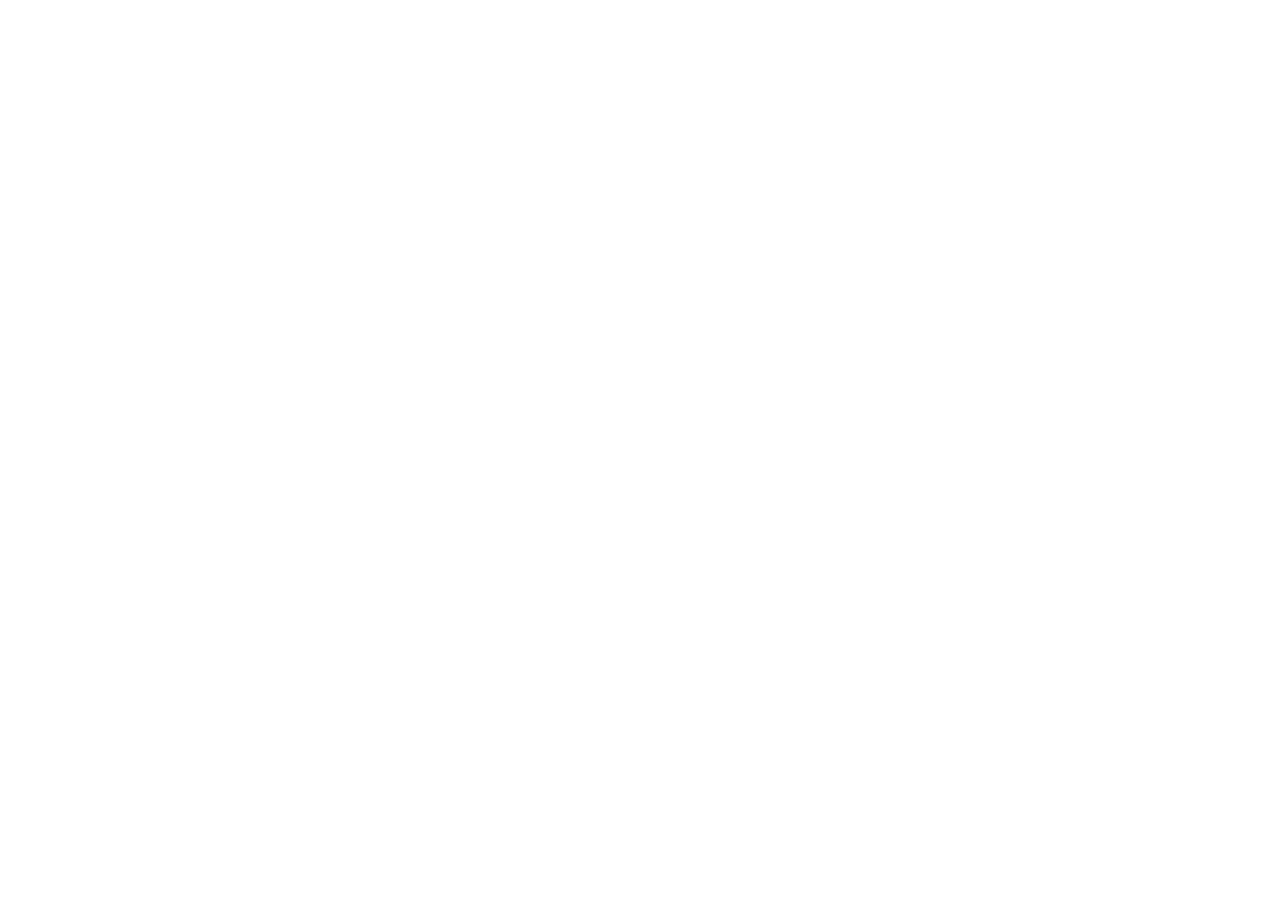
==== index.html @ 8d1f5ec7 "init:start landing page" ====
<!DOCTYPE html>
<html lang="en">
<head>
   <meta charset="UTF-8">
   <meta name="viewport" content="width=device-width, initial-scale=1.0">
   <link rel="stylesheet" href="style.css">
   <title>Document</title>
</head>
<body>
   
</body>
</html>
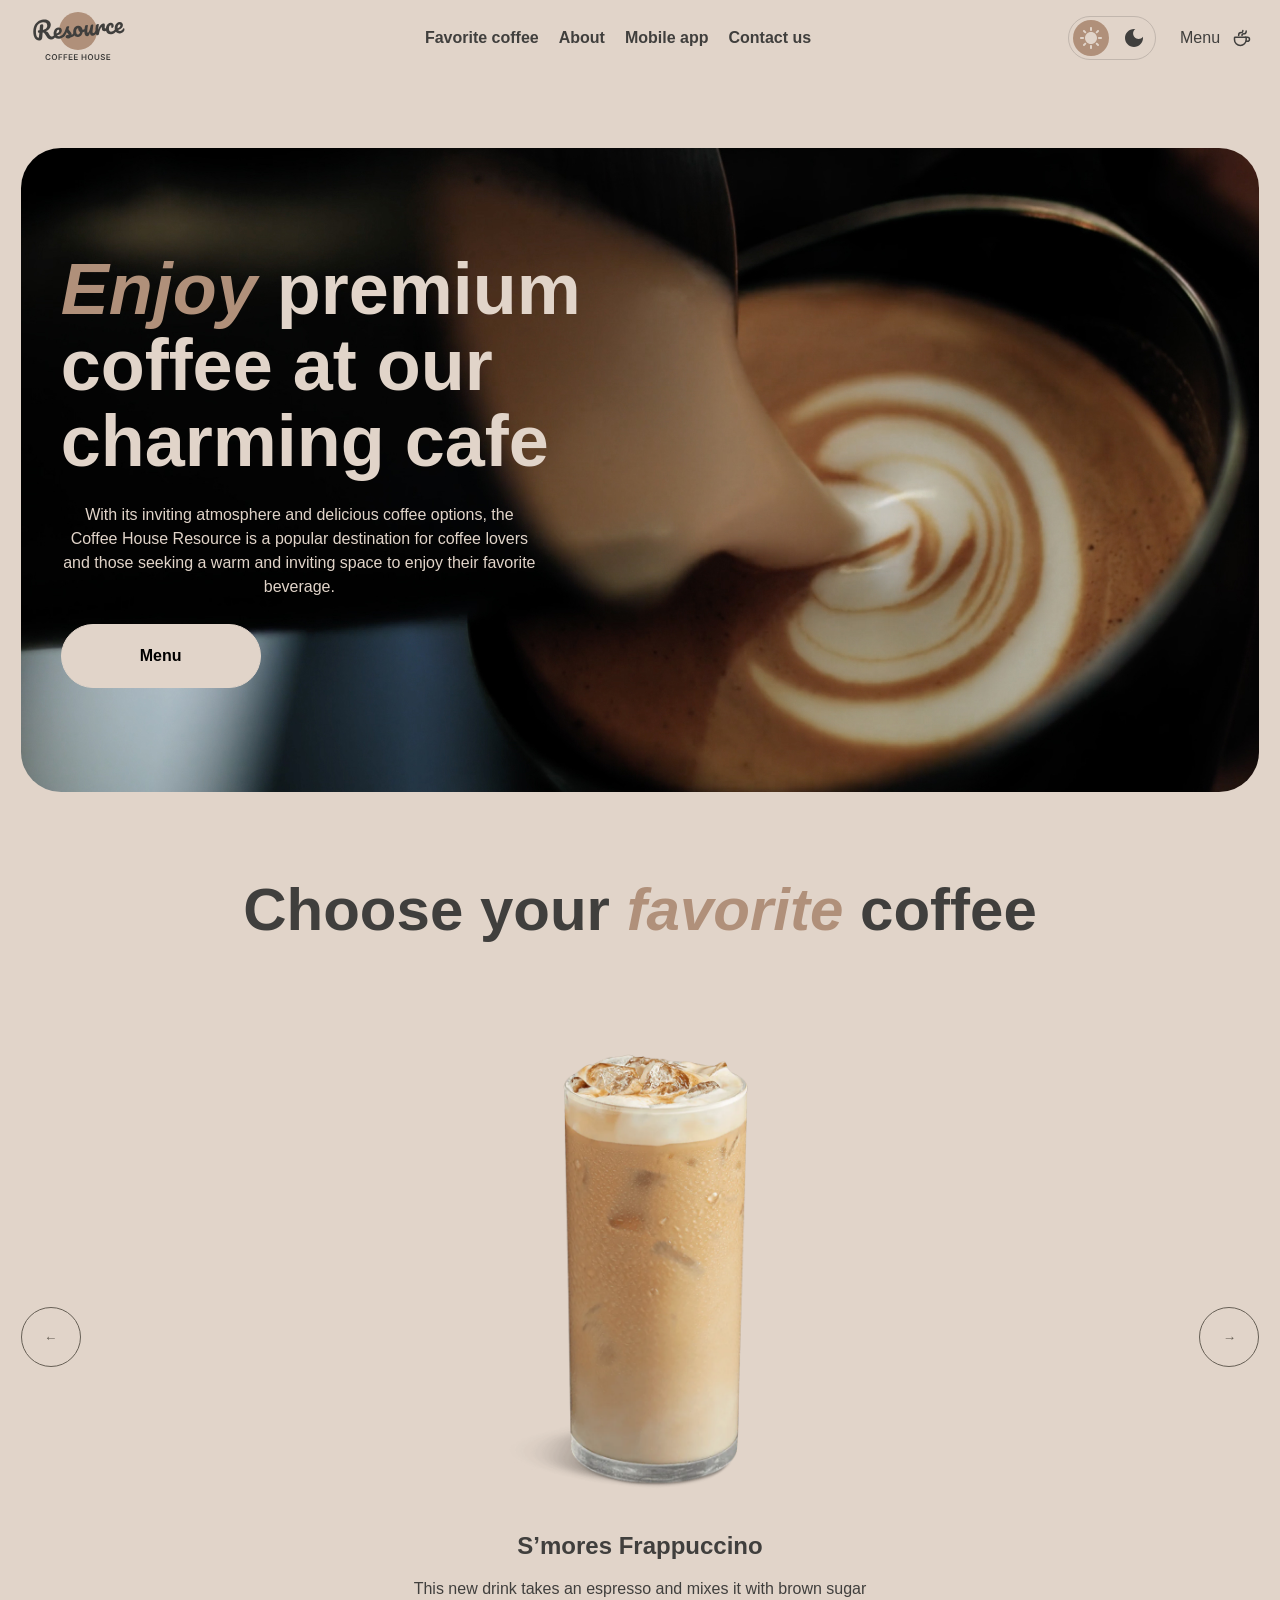
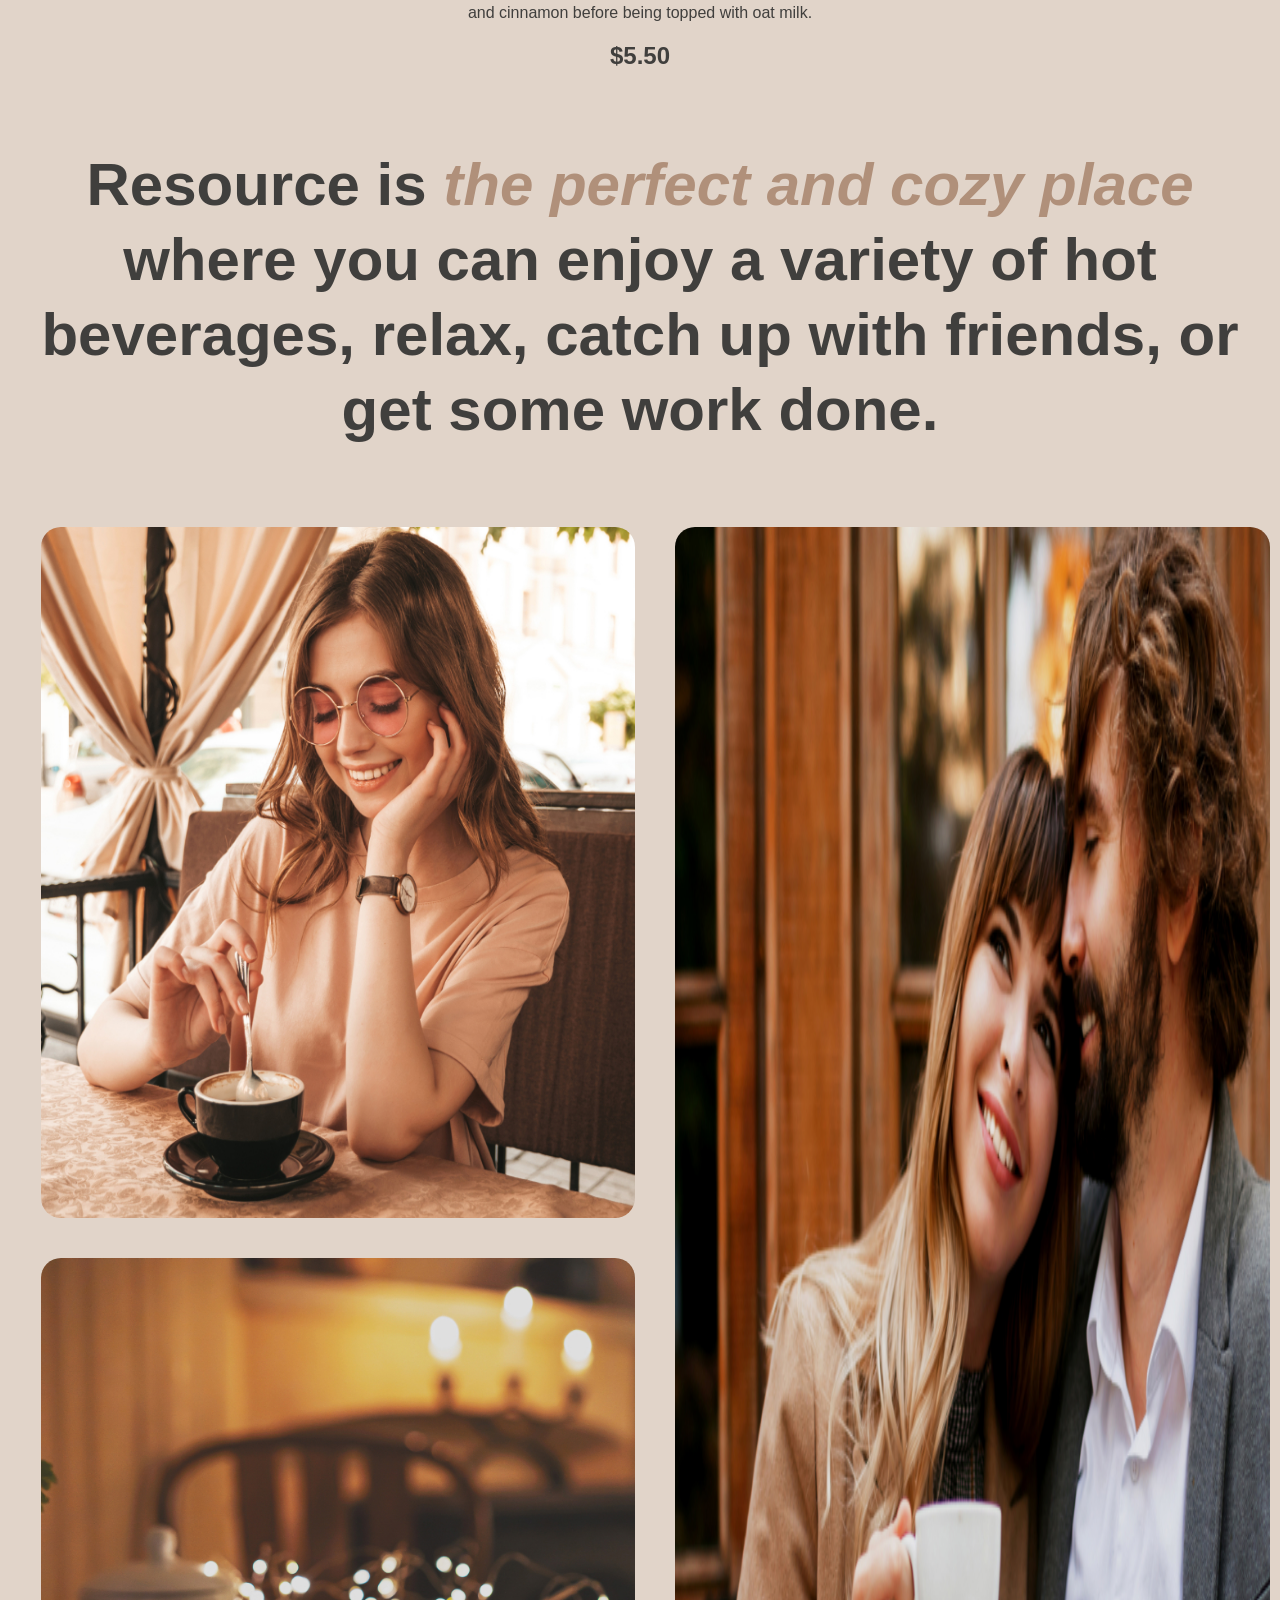
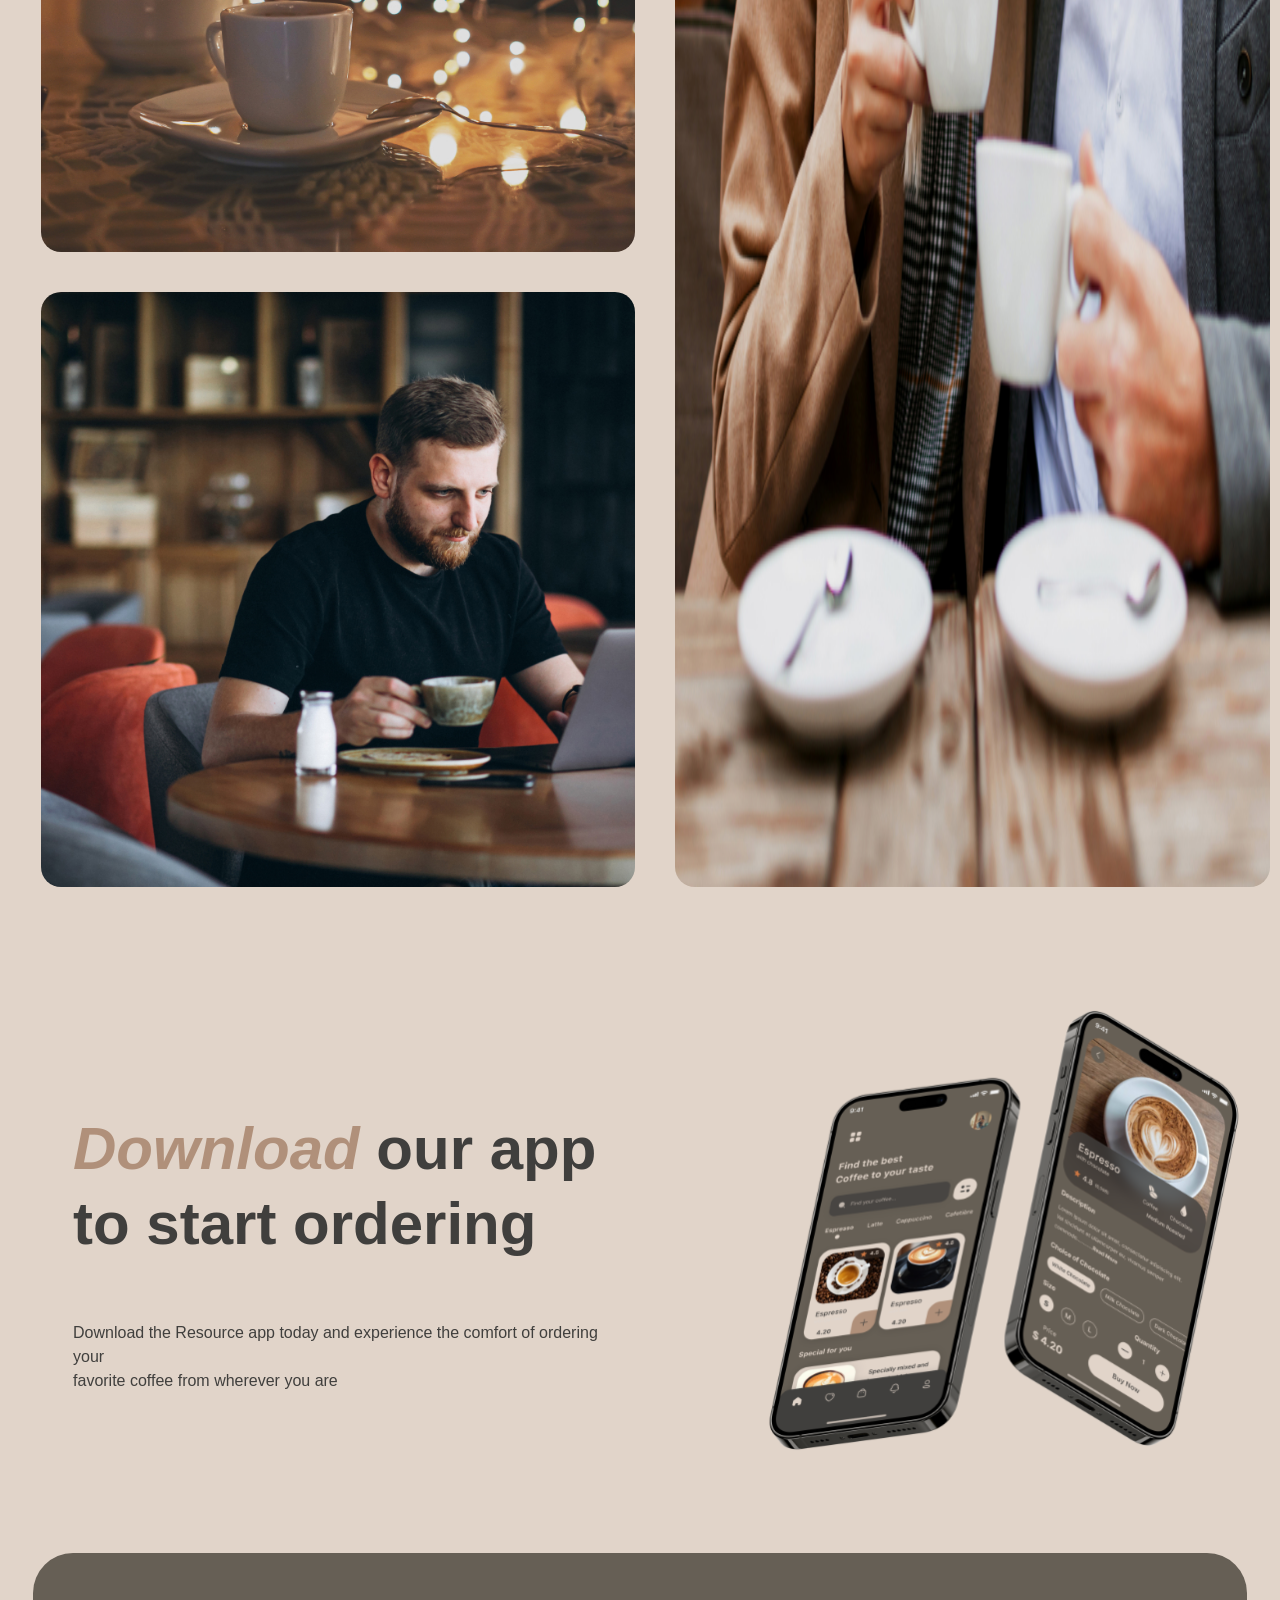
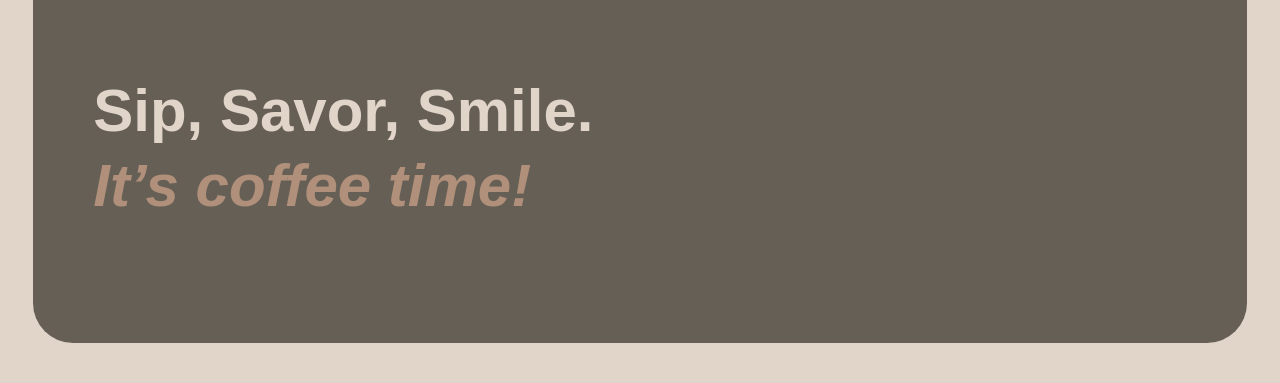
==== commit cfe9002d: "feat:start page" ====
--- a/index.html
+++ b/index.html
@@ -1,12 +1,91 @@
 <!DOCTYPE html>
-<html lang="en">
+<html lang="en" data-theme="light">
 <head>
    <meta charset="UTF-8">
    <meta name="viewport" content="width=device-width, initial-scale=1.0">
+   <link rel="icon" type="image/png" sizes="32x32" href="/favicon-32x32.png">
    <link rel="stylesheet" href="style.css">
-   <title>Document</title>
+   <title>COFFEE HOUSE</title>
 </head>
 <body>
-   
+   <header>
+      <div  class="logo-img">
+      <img src="./img/Logo.svg" alt="logo">
+      </div>
+      <nav>
+         <ul class="links">
+            <li><a href="#favorite-coffee">Favorite coffee</a></li>
+            <li><a href="#contact-us">About</a></li>
+            <li><a href="#mobile-app">Mobile app</a></li>
+            <li><a href="">Contact us</a></li>
+         </ul>
+      </nav>
+      <div class="actions">
+         <div class="switch-theme">
+            <button class="theme action-theme" id="light-theme">
+               <img alt="light-theme" src="./img/Sun.svg" width="22">
+            </button>
+            <button class="theme" id="dark-theme">
+                  <img alt="dark-theme" src="./img/Moon.svg" width="18">
+            </button>
+         </div>
+         <div class="menu">
+            <p>Menu</p>
+            <img src="./img/coffee-cup.svg" alt="coffee-cup">
+         </div>
+      </div>
+   </header>
+   <main>
+    <section id="hero">
+     <div class="text-hero">
+      <h1><span>Enjoy</span>&nbsp;premium coffee at our charming cafe</h1>
+      <p>With its inviting atmosphere and delicious coffee options, the Coffee House Resource is a popular destination for coffee lovers and those seeking a warm and inviting space to enjoy their favorite beverage.</p>
+      <a href="./catalog.html"><button>Menu</button></a>
+   </div>
+    </section>
+    <section id="favorite-coffee">
+      <h2>Choose your <span>favorite</span> coffee</h2>
+      <div class="slider">
+      <button class="arrow" id="left">←</button>      
+      <div id="slider">
+         <div class="slide">
+            <img src="./img/coffee-slider-1.svg" alt="coffee-slider-1">
+            <h3>S’mores Frappuccino</h3>
+            <p>This new drink takes an espresso and mixes it with brown sugar and cinnamon before being topped with oat milk.</p>
+            <h3>$5.50</h3>
+         </div>
+         <div class="slide">
+            <img src="./img/coffee-slider-2.svg" alt="coffee-slider-2">
+         </div>
+         <div class="slide">
+            <img src="./img/coffee-slider-3.svg" alt="coffee-slider-3">
+         </div>
+      </div>
+      <button class="arrow" id="right" >→</button>
+      </div>
+    </section>
+    <section id="contact-us">
+      <h2>Resource is <span>the perfect and cozy place</span> where you can enjoy a variety of hot beverages, relax, catch up with friends, or get some work done.</h2>
+      <div class="about">
+         <img class="about-img" src="./img/about-1.jpg" alt="about-1">
+         <img class="about-img" src="./img/about-2.jpg" alt="about-2">
+         <img class="about-img" src="./img/about-3.jpg" alt="about-3">
+         <img class="about-img" src="./img/about-4.jpg" alt="about-4">
+      </div>
+    </section>
+    <section id="mobile-app">
+      <div>
+         <h2><span>Download</span> our app<br> to start ordering</h2>
+         <p>Download the Resource app today and experience the comfort of ordering your<br>favorite coffee from wherever you are</p>
+         </div>
+       <img src="./img/mobile-screens.svg">  
+    </section>
+   </main>
+   <footer>
+         <div><h2>Sip, Savor, Smile.<br><span>It’s coffee time!</span></h2>
+         </div>
+         <div></div>
+   </footer>
+   <script src="./src/script.js"></script>
 </body>
 </html>
--- a/style.css
+++ b/style.css
@@ -0,0 +1,283 @@
+* {
+   box-sizing: border-box;
+}
+
+:root{
+   --primary-color: #403F3D;
+   --primary-color-inverse:#E1D4C9; 
+   --primary-color-accent:#B0907A;
+   --primary-bgc-color: #E1D4C9;
+   --primary-bgc-color-container:#665F55;
+   --primary-border:#C1B6AD;
+   --primary-border-inverse:#665F55;
+
+}
+
+body.dark-mode{
+   --primary-color:#E1D4C9;
+   --primary-color-inverse:#E1D4C9; 
+   --primary-color-accent:#B0907A;
+   --primary-bgc-color: #292826;
+   --primary-bgc-color-container:#403F3D;
+   --primary-border:#665F55;
+   --primary-border-inverse:#C1B6AD;
+}
+
+ h1{
+  font:600 72px/105% Inter,sans-serif;
+   color: var(--primary-color-inverse);
+   margin: 0;
+}
+
+h2{
+   color: var(--primary-color);
+   font:600 60px/125% Inter,sans-serif;
+   text-align: center;
+   margin: 60px auto;
+}
+
+h3{
+   color: var(--primary-color);
+   text-align: center;
+   font:600 24px/125% Inter,sans-serif; 
+   margin: 0;
+}
+
+
+p{
+   color: var(--primary-color);
+   text-align: center;
+   font:400 16px/150% Inter,sans-serif; 
+}
+
+span{
+    font-style: italic;
+   color: var( --primary-color-accent);
+}
+
+
+body{
+   background-color: var(--primary-bgc-color);
+}
+
+header{
+   margin: 0 auto;
+   padding: 20px;
+   height: 60px;
+   display: flex;
+   justify-content: space-between;
+   align-items: center;
+   color:var(--primary-color);
+}
+
+.logo-img img{
+   width: 100px;
+   background-color: inherit;;
+}
+
+.links{
+   display: flex; 
+   list-style-type: none;
+   font:600 16px/150% Inter, sans-serif;
+}
+
+.links li{
+   padding:2px 10px;
+   cursor: pointer;
+}
+
+.links li a{
+    all:unset;
+}
+
+.links li:hover{
+   border-bottom: 2px solid var(--primary-color);
+}
+
+.actions{
+   display: flex;
+   justify-content: space-between;
+   align-items: center;
+   width: 184px;
+}
+
+.switch-theme{
+   width:88px;
+   height: 44px;
+   display: flex;
+   justify-content: space-around;
+   align-items: center;
+   border: 1px solid var(--primary-border);
+   border-radius: 100px;
+   cursor: pointer;
+}
+
+.switch-theme:hover .theme:last-child{
+   background-color: var(--primary-border-inverse);
+}
+
+
+.theme{
+   all:unset;
+   width:36px;
+   height: 36px;
+   border-radius: 50%;
+   display: flex;
+   justify-content: center;
+}
+
+.action-theme{
+   background-color: var(--primary-color-accent);
+}
+.menu{
+   width: 72px;
+   font:600 16px/150% Inter, sans-serif; 
+   display: flex;
+   align-items: center;
+   justify-content: space-between;
+}
+
+.menu img{
+   width: 20px;
+}
+
+main{
+ width: 98%;
+ margin: 0 auto;
+ padding: 20pz;
+}
+
+
+ main section{
+      margin: 80px auto;
+ }
+
+#hero{
+   height: 644px;
+   background-image: url(./img/img-hero.jpg);
+   border-radius: 40px;
+   display: flex;
+   align-items: center;
+}
+
+.text-hero{
+   width: 45%;
+   height: 80%;
+   padding: 40px;
+   display: flex;
+   flex-direction: column;
+   align-items: start;
+   justify-content: space-between;
+}
+
+.text-hero p{
+   color: var(--primary-color-inverse);
+}
+
+.text-hero button{
+   width: 200px;
+   height: 64px;
+   color:--primary-color;
+   background-color:#E1D4C9;
+   border-radius: 100px;
+   border: 1px solid #E1D4C9;
+   text-align:center;
+   font:600 16px/150% Inter,sans-serif;
+   cursor: pointer;
+}
+.text-hero a{
+   all:unset;
+}
+
+
+#slider{
+   width: 480px;
+   height: 660px;
+   overflow: hidden;
+}
+.slider{
+   display: flex;
+   justify-content: space-between;
+   align-items: center;
+}
+
+.slide img{
+   height: 480px;
+   margin: 20px;
+}
+
+
+.slider .arrow{
+   width: 60px;
+   height: 60px;
+   color: var(--primary-border-inverse);
+   border-radius: 50%;
+   border:1px solid #665F55;
+   background-color: inherit;
+}
+
+
+.about{
+   width: 100%;
+   height:2000px;
+   margin: 0 auto;
+   display:flex;
+   flex-direction: column;
+   align-items: center;
+   flex-wrap: wrap;
+}
+
+.about-img:first-child{
+   flex-grow: 2;
+}
+
+.about-img:last-child{
+   flex-grow: 2;
+}
+
+.about-img{
+   border-radius: 20px;
+   width: 48%;
+   margin: 20px;
+}
+
+#mobile-app{
+   width: 98%;
+   margin: 80px auto;
+   display: flex;
+   align-items: center;
+   justify-content: space-between;
+}
+
+#mobile-app img{
+   width: 40%;
+}
+#mobile-app div{
+   width: 45%;
+   margin: 40px;
+}
+
+#mobile-app h2{
+   text-align: left;
+}
+
+#mobile-app p{
+   text-align: left;
+}
+
+
+footer{
+   width: 96%;
+   margin: 40px auto;
+   padding: 60px;
+   background-color: var(--primary-bgc-color-container);
+   border-radius: 40px;
+   color: var(--primary-color-inverse);
+   display: flex;
+   align-items: center;
+}
+
+footer h2{
+   color: var(--primary-color-inverse);
+   text-align: left;
+}
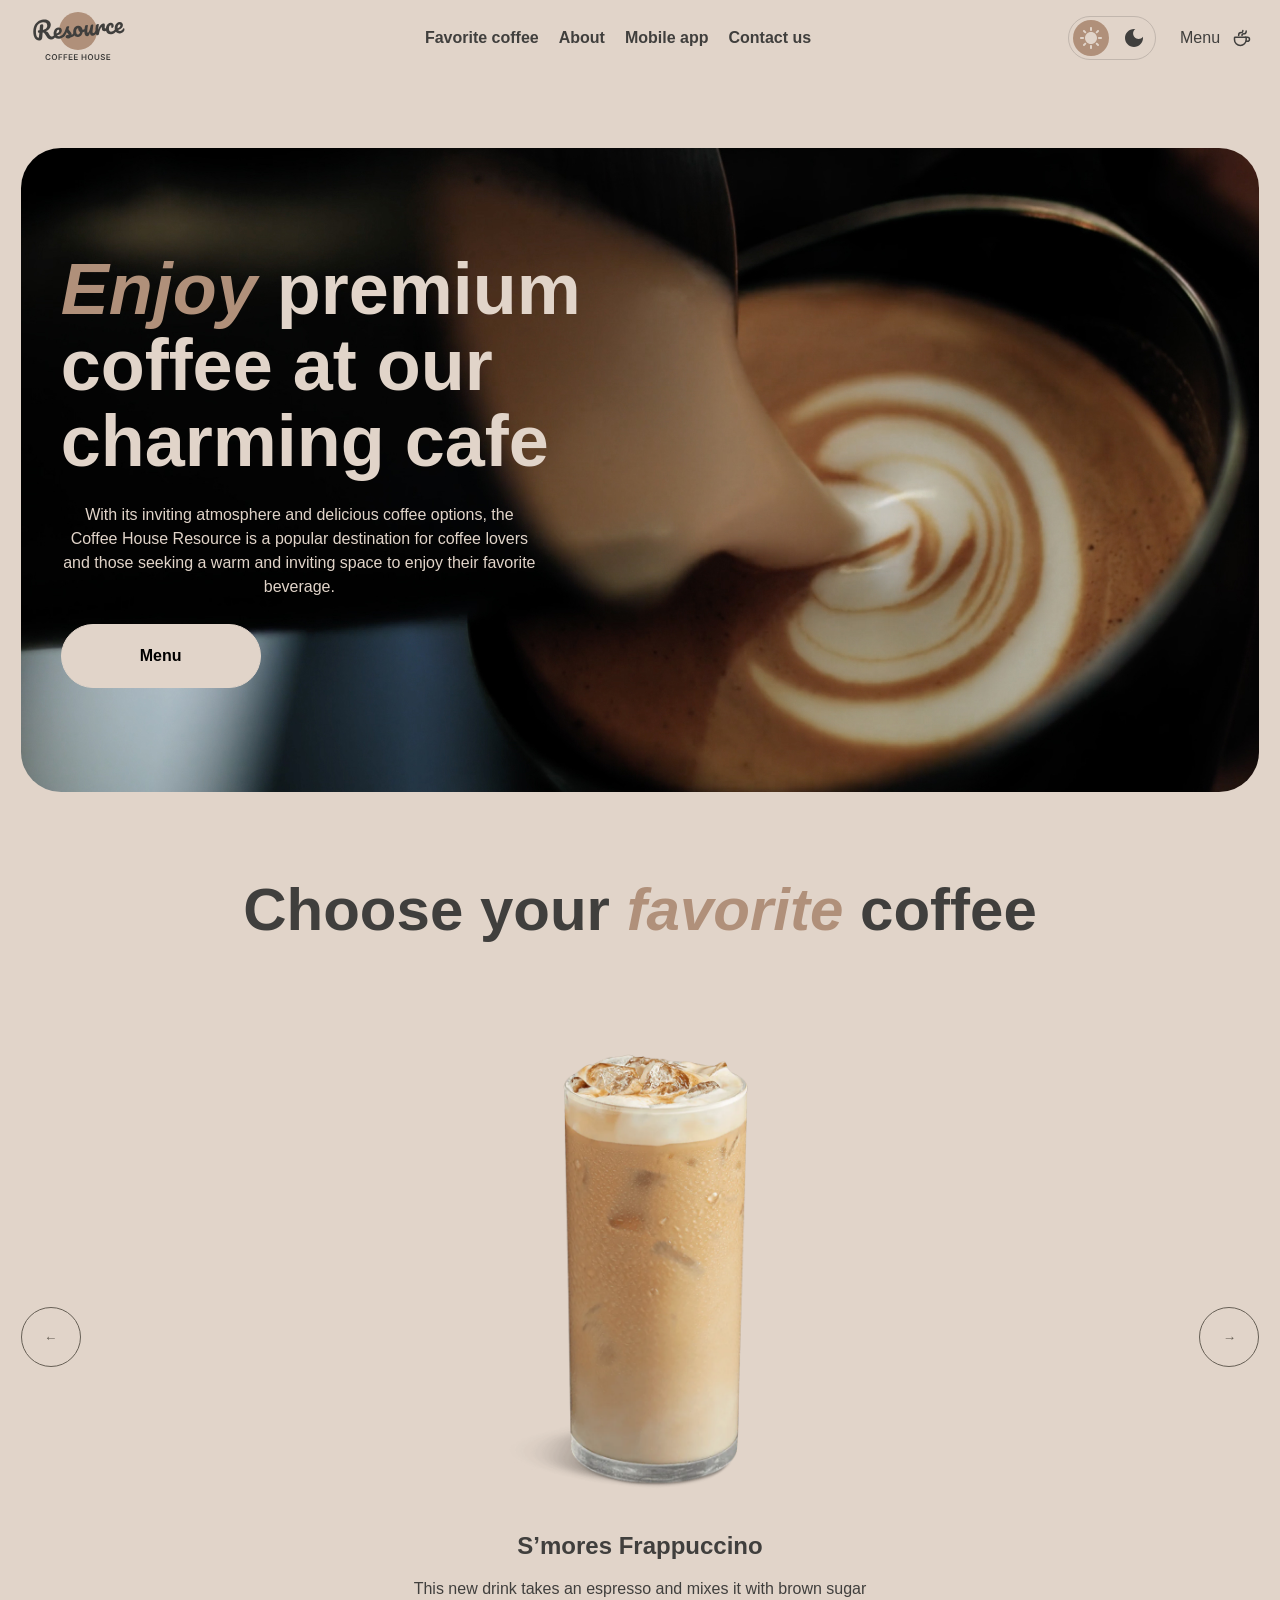
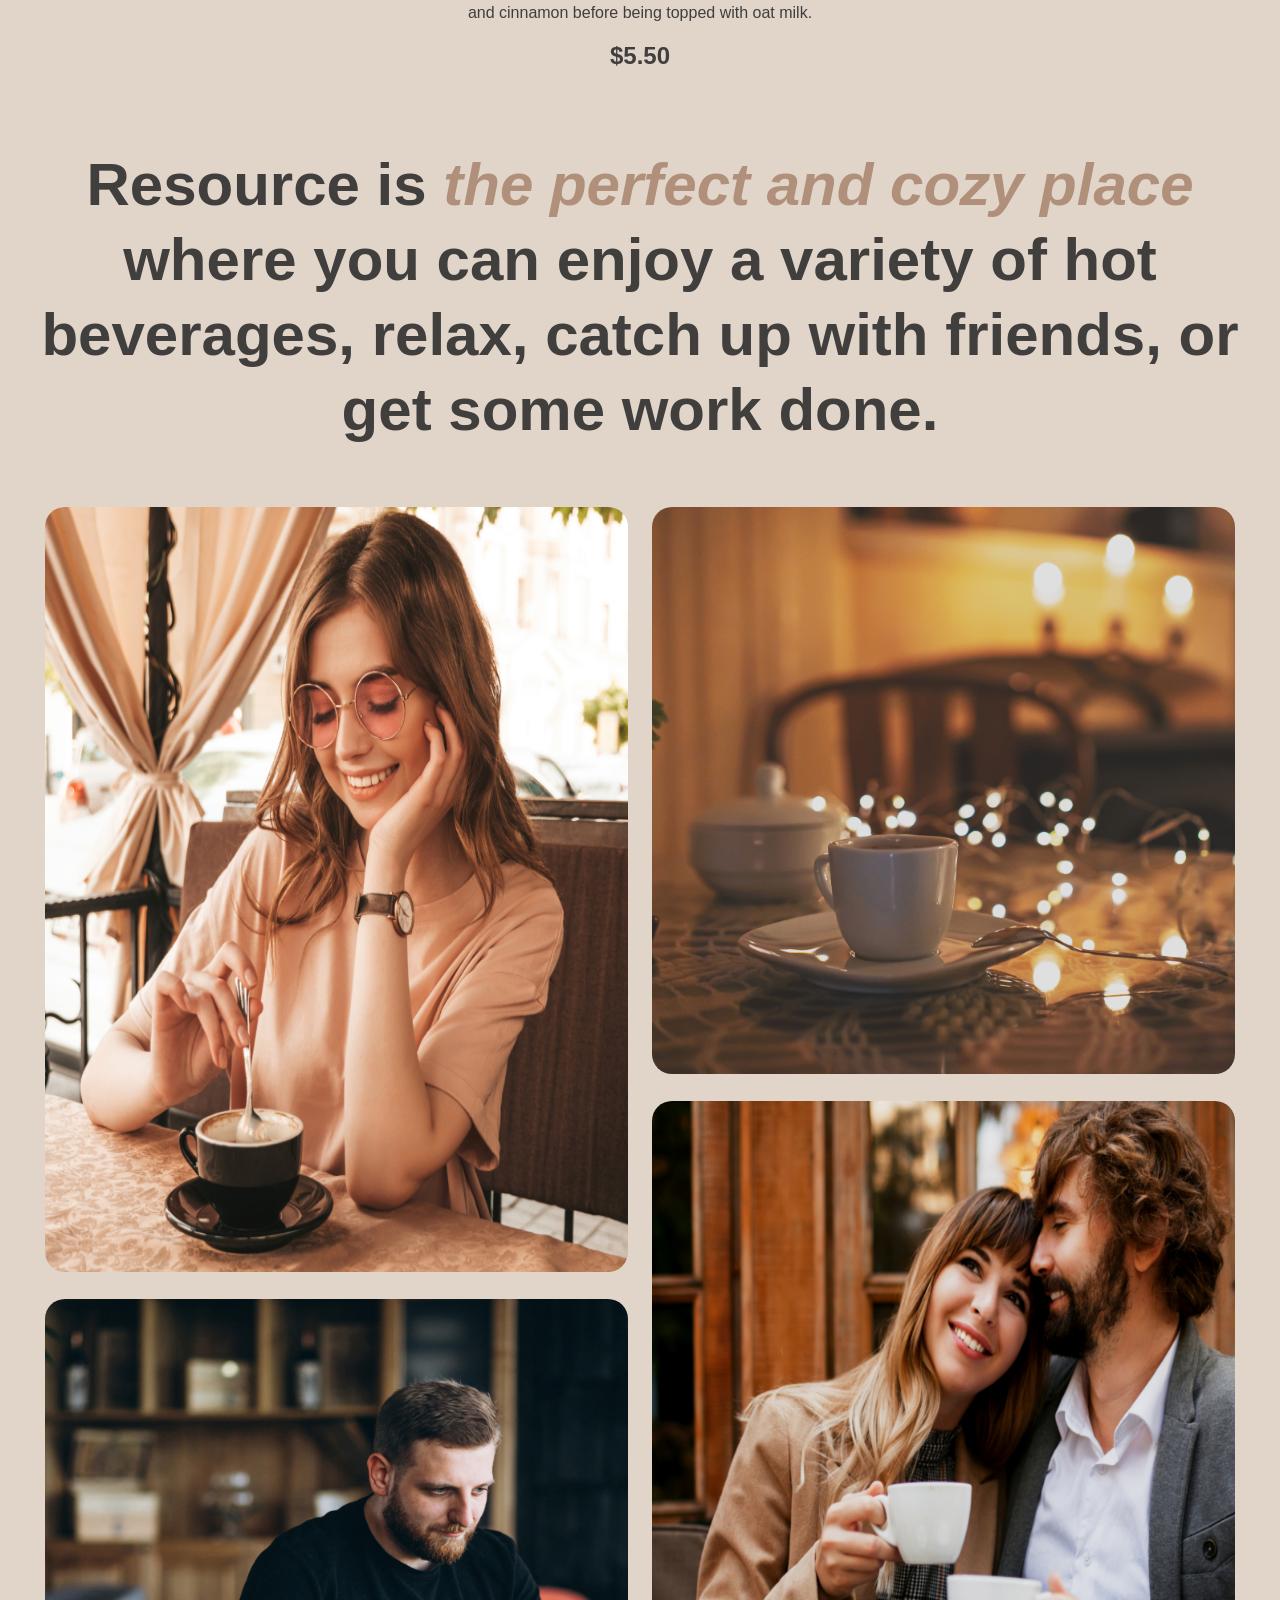
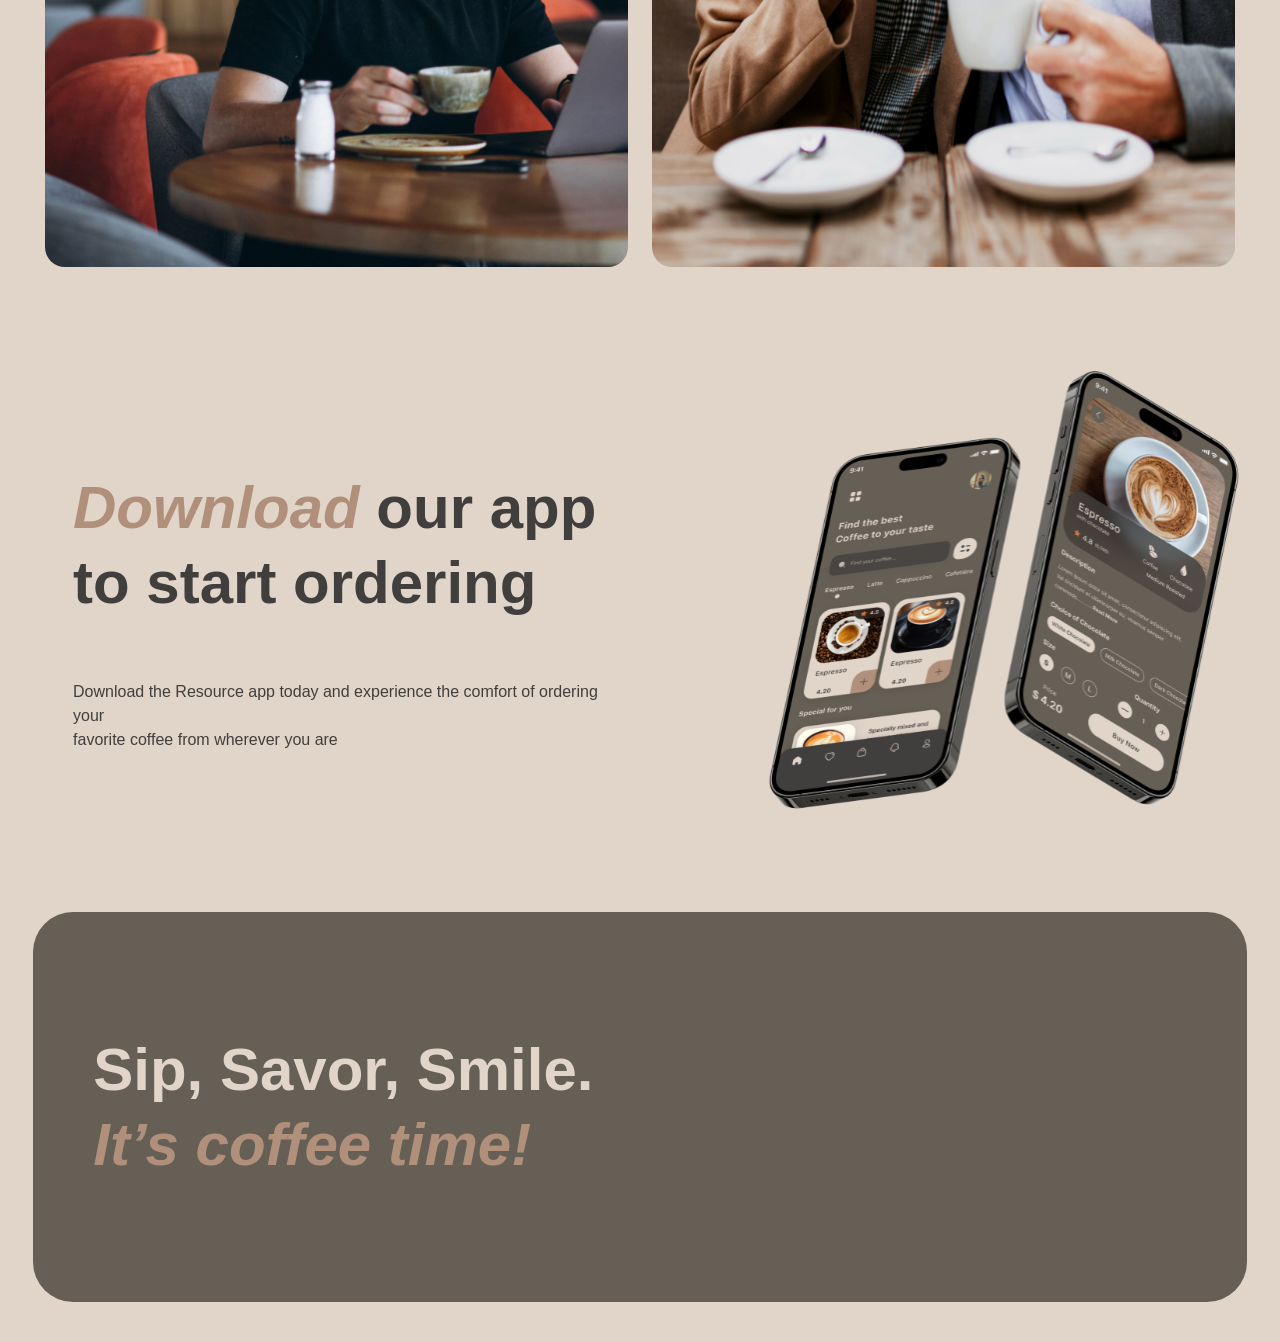
==== commit 2f3d59ff: "fix:section about" ====
--- a/index.html
+++ b/index.html
@@ -67,10 +67,10 @@
     <section id="contact-us">
       <h2>Resource is <span>the perfect and cozy place</span> where you can enjoy a variety of hot beverages, relax, catch up with friends, or get some work done.</h2>
       <div class="about">
-         <img class="about-img" src="./img/about-1.jpg" alt="about-1">
-         <img class="about-img" src="./img/about-2.jpg" alt="about-2">
-         <img class="about-img" src="./img/about-3.jpg" alt="about-3">
-         <img class="about-img" src="./img/about-4.jpg" alt="about-4">
+         <img class="about-img item1" src="./img/about-1.jpg" alt="about-1">
+         <img class="about-img item2" src="./img/about-2.jpg" alt="about-2">
+         <img class="about-img item3" src="./img/about-3.jpg" alt="about-3">
+         <img class="about-img item4" src="./img/about-4.jpg" alt="about-4">
       </div>
     </section>
     <section id="mobile-app">
--- a/style.css
+++ b/style.css
@@ -218,27 +218,48 @@
 
 
 .about{
-   width: 100%;
-   height:2000px;
-   margin: 0 auto;
-   display:flex;
-   flex-direction: column;
-   align-items: center;
-   flex-wrap: wrap;
-}
-
-.about-img:first-child{
-   flex-grow: 2;
-}
-
-.about-img:last-child{
-   flex-grow: 2;
+   width: 96%;
+   margin: 2%;
+   height: fit-content;
+   display: grid;
+   grid-template-columns: repeat(2, 1fr);
+   grid-template-rows: repeat(7, 1fr);
+   gap: 2%;
+    grid-template-areas:
+    "a b"
+    "a b"
+    "a b"
+    "a d"
+    "c d"
+    "c d"
+    "c d";
+}
+
+
+
+.item1 {
+  grid-area: a;
+}
+
+.item2 {
+  grid-area: b;
+}
+
+.item3 {
+  grid-area: c;
+}
+
+.item4 {
+  grid-area: d;
 }
 
 .about-img{
    border-radius: 20px;
-   width: 48%;
+   width: 100%;
+   height: 100%;
+   /* width: 48%;
    margin: 20px;
+} */
 }
 
 #mobile-app{
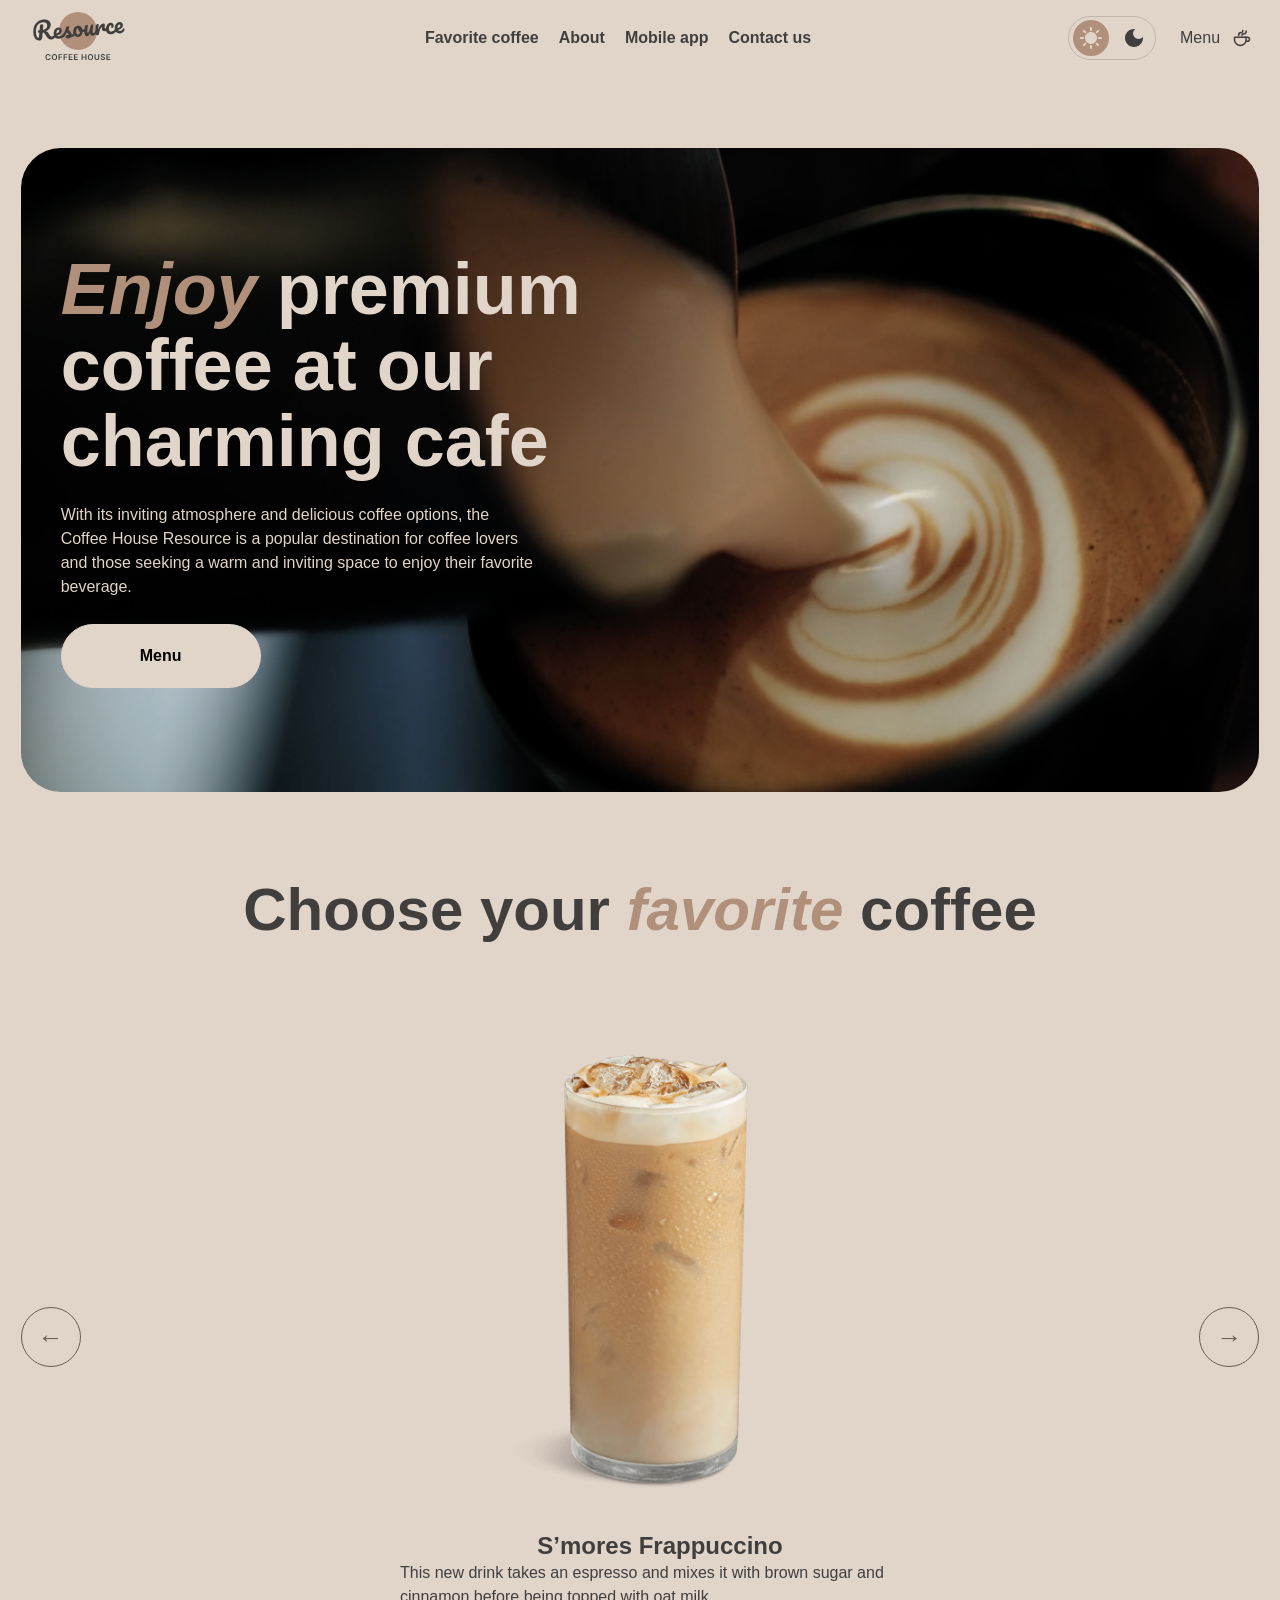
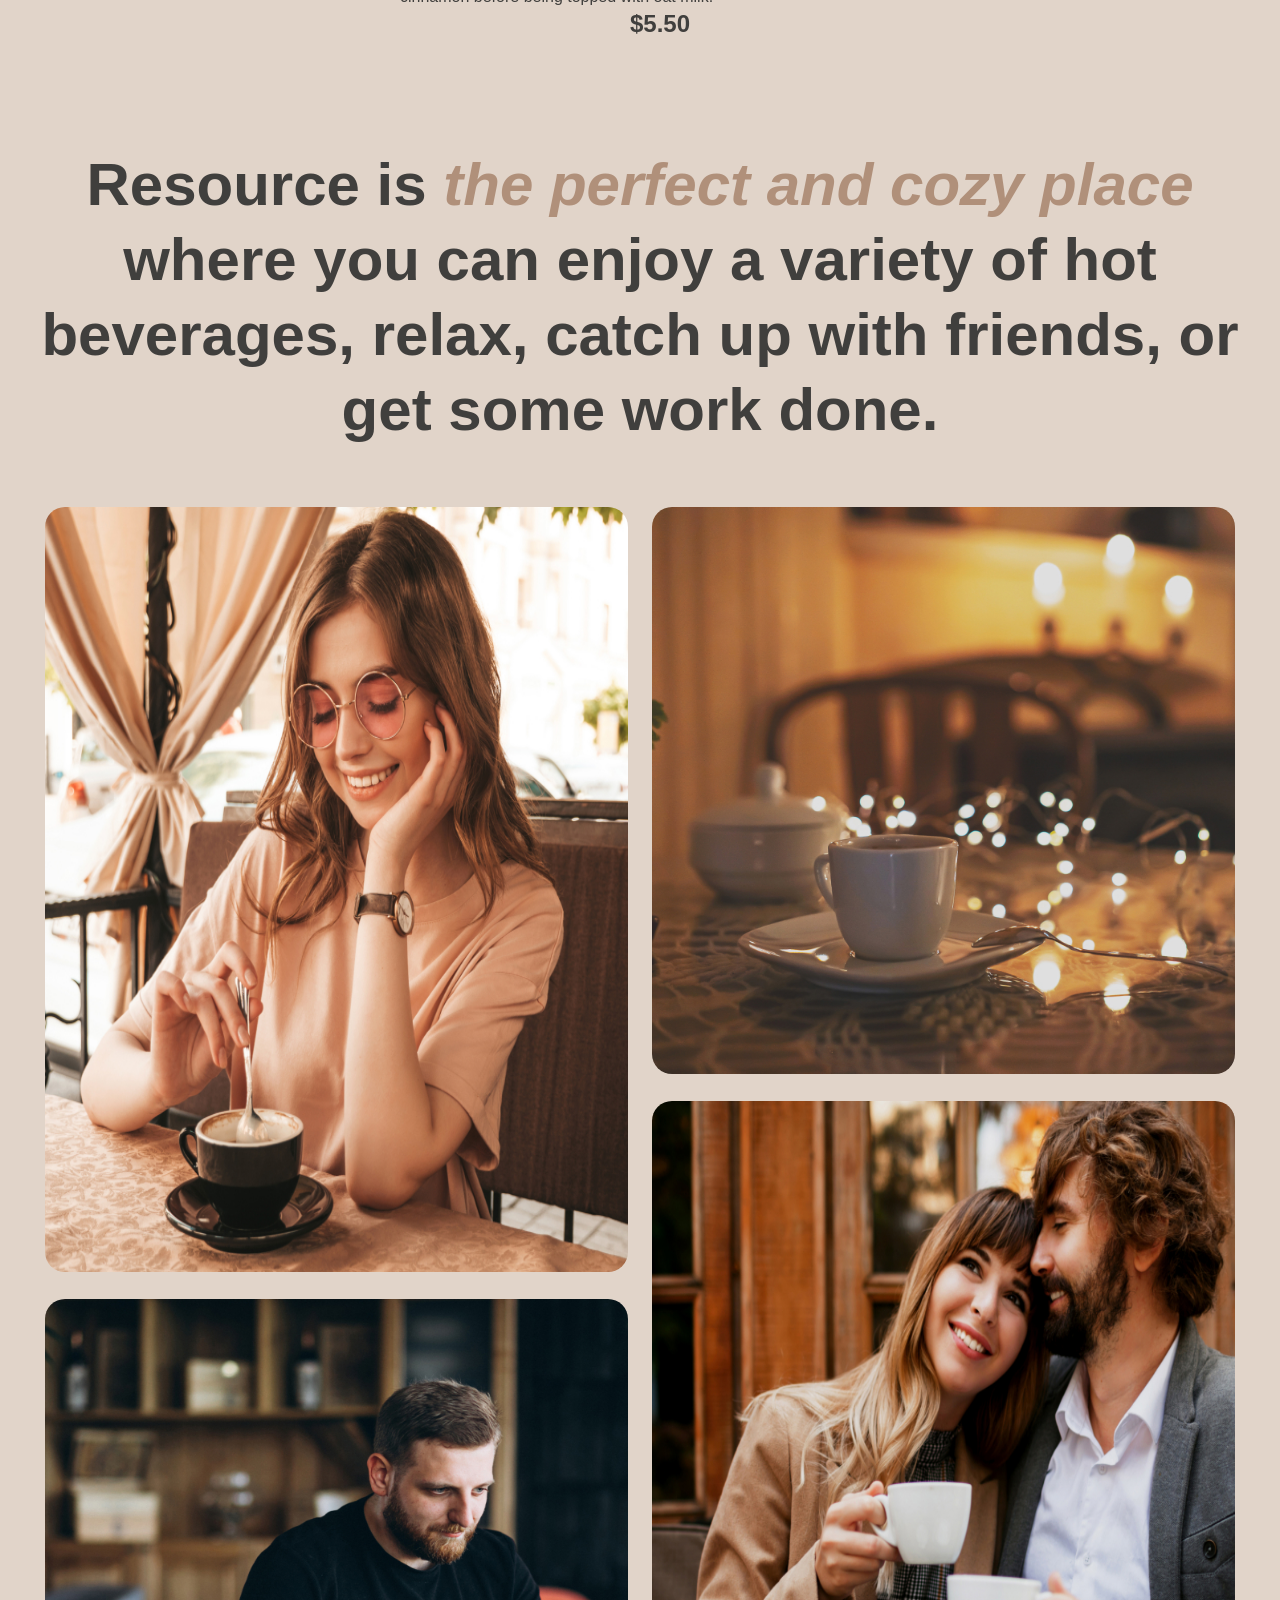
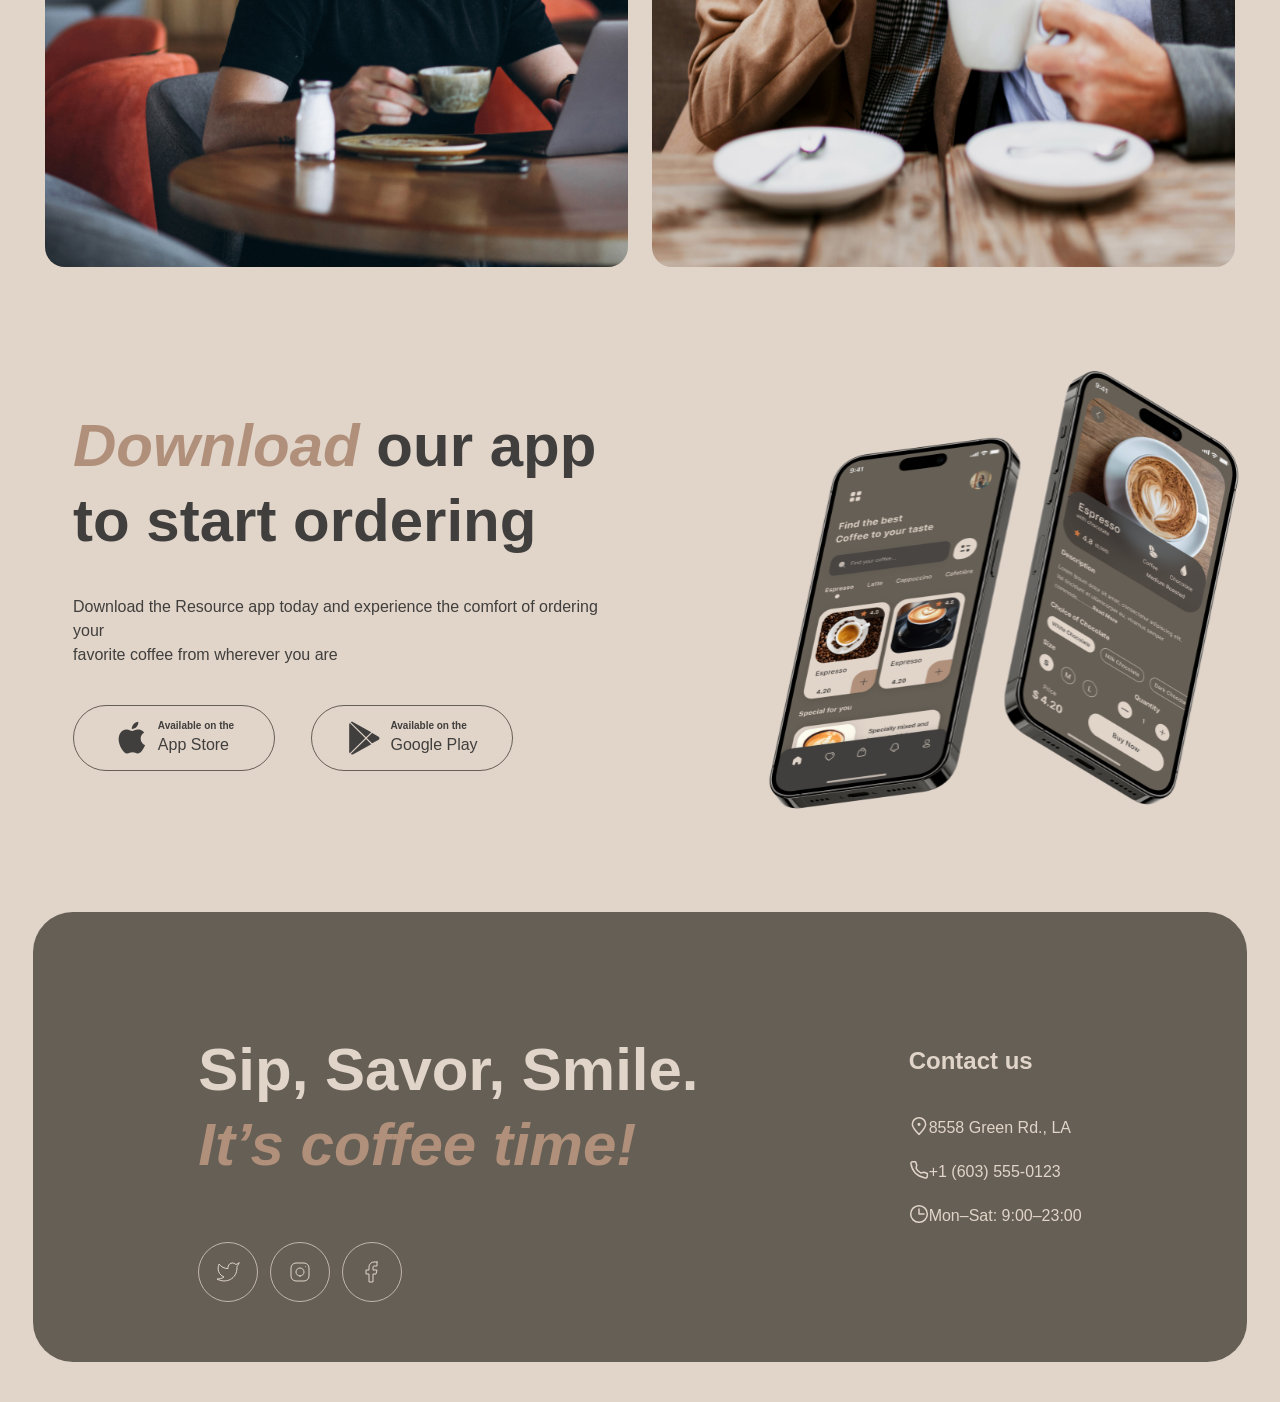
==== commit 41f30c77: "feat:menu catalog" ====
--- a/index.html
+++ b/index.html
@@ -17,7 +17,7 @@
             <li><a href="#favorite-coffee">Favorite coffee</a></li>
             <li><a href="#contact-us">About</a></li>
             <li><a href="#mobile-app">Mobile app</a></li>
-            <li><a href="">Contact us</a></li>
+            <li><a href="#contact-info">Contact us</a></li>
          </ul>
       </nav>
       <div class="actions">
@@ -46,7 +46,7 @@
     <section id="favorite-coffee">
       <h2>Choose your <span>favorite</span> coffee</h2>
       <div class="slider">
-      <button class="arrow" id="left">←</button>      
+      <button class="arrow" id="left-arrow">←</button>      
       <div id="slider">
          <div class="slide">
             <img src="./img/coffee-slider-1.svg" alt="coffee-slider-1">
@@ -56,12 +56,18 @@
          </div>
          <div class="slide">
             <img src="./img/coffee-slider-2.svg" alt="coffee-slider-2">
+             <h3>Caramel Macchiato</h3>
+            <p>Fragrant and unique classic espresso with rich caramel-peanut syrup, with cream under whipped thick foam.</p>
+            <h3>$5.00</h3>
          </div>
          <div class="slide">
             <img src="./img/coffee-slider-3.svg" alt="coffee-slider-3">
+              <h3>Ice coffee</h3>
+            <p>A popular summer drink that tones and invigorates. Prepared from coffee, milk and ice.</p>
+            <h3>$4.50</h3>
          </div>
       </div>
-      <button class="arrow" id="right" >→</button>
+      <button class="arrow" id="right-arrow" >→</button>
       </div>
     </section>
     <section id="contact-us">
@@ -77,14 +83,49 @@
       <div>
          <h2><span>Download</span> our app<br> to start ordering</h2>
          <p>Download the Resource app today and experience the comfort of ordering your<br>favorite coffee from wherever you are</p>
-         </div>
-       <img src="./img/mobile-screens.svg">  
+          <div class="offer-buttons">
+             <button class="offer-button">
+               <img src="./img/app-store.svg" alt="app=store">
+               <div>
+               <p class="caption">Available on the</p>
+               <p>App Store</p>
+               </div>
+            </button>
+             <button class="offer-button">
+               <img src="./img/google-play.svg" alt="google-play">
+               <div>
+               <p class="caption">Available on the</p>
+               <p>Google Play</p>
+               </div>
+             </button>
+            </div>
+      </div>
+       <img src="./img/mobile-screens.svg" alt="mobile-screens">      
     </section>
    </main>
    <footer>
          <div><h2>Sip, Savor, Smile.<br><span>It’s coffee time!</span></h2>
+           <div class="socials">
+               <button class="social"><img src="./img/twitter.svg"></button>
+               <button class="social"><img src="./img/instagram.svg"></button>
+               <button class="social"><img src="./img/facebook.svg"></button>
+           </div> 
          </div>
-         <div></div>
+         <div id="contact-info">
+            <h3>Contact us</h3>
+            <a class="contact" href="https://maps.app.goo.gl/C9LFpzVpVExd2MCj6" target="_blank">
+               <img src="./img/pin-alt.svg" alt="pin-alt">
+               <p>8558 Green Rd.,  LA</p>
+            </a>
+            <a class="contact" href="tel:+16035550123">
+             <img src="./img/phone.svg" alt="phone">
+               <p>+1 (603) 555-0123</p>
+            </a>
+            <a class="contact">
+               <img src="./img/clock.svg" alt="clock">
+               <p>Mon–Sat: 9:00–23:00</p>
+            </a>
+         </div>
    </footer>
    <script src="./src/script.js"></script>
 </body>
--- a/style.css
+++ b/style.css
@@ -24,7 +24,7 @@
 }
 
  h1{
-  font:600 72px/105% Inter,sans-serif;
+  font:600 4.5rem/105% Inter,sans-serif;
    color: var(--primary-color-inverse);
    margin: 0;
 }
@@ -51,10 +51,14 @@
 }
 
 span{
-    font-style: italic;
+   font-style: italic;
    color: var( --primary-color-accent);
 }
 
+.caption{
+   color: var(--primary-color);
+   font:600 10px/140% Inter,sans-serif;
+}
 
 body{
    background-color: var(--primary-bgc-color);
@@ -193,8 +197,13 @@
 #slider{
    width: 480px;
    height: 660px;
-   overflow: hidden;
-}
+   display: flex;
+   position: relative;
+}
+#slider .hide{
+   display: none;
+}
+
 .slider{
    display: flex;
    justify-content: space-between;
@@ -211,9 +220,11 @@
    width: 60px;
    height: 60px;
    color: var(--primary-border-inverse);
+   font-size: 1.6rem;
    border-radius: 50%;
    border:1px solid #665F55;
    background-color: inherit;
+   cursor: pointer;
 }
 
 
@@ -235,8 +246,6 @@
     "c d";
 }
 
-
-
 .item1 {
   grid-area: a;
 }
@@ -257,9 +266,6 @@
    border-radius: 20px;
    width: 100%;
    height: 100%;
-   /* width: 48%;
-   margin: 20px;
-} */
 }
 
 #mobile-app{
@@ -273,19 +279,51 @@
 #mobile-app img{
    width: 40%;
 }
-#mobile-app div{
+#mobile-app>div{
+   display: flex;
+   flex-direction: column;
+   align-items: flex-start;
+   justify-content: space-around;
    width: 45%;
+   height: 400px;
    margin: 40px;
 }
-
-#mobile-app h2{
+#mobile-app h2,p{
    text-align: left;
-}
-
-#mobile-app p{
-   text-align: left;
-}
-
+   margin:0;
+   padding: 0 !important;
+}
+
+#mobile-app .offer-buttons{
+   width: 440px;
+   display: flex;
+   flex-direction: row;
+   justify-content: space-between;
+}
+
+#mobile-app .offer-button{
+   all:unset;
+   width: 200px;
+   height: 64px;
+   color:var(--primary-color);
+   border:1px solid var(--primary-border-inverse);
+   border-radius:100px;
+   cursor:pointer;
+   display: flex;
+   justify-content: center;
+   align-items: center;
+}
+
+#mobile-app .offer-button img{
+   width:36px;
+   height: 36px;
+   margin-right: 8px;
+}
+
+
+#mobile-app .offer-button>div{
+   height: fit-content;
+}
 
 footer{
    width: 96%;
@@ -296,9 +334,217 @@
    color: var(--primary-color-inverse);
    display: flex;
    align-items: center;
+   justify-content: space-around;
 }
 
 footer h2{
    color: var(--primary-color-inverse);
    text-align: left;
+}
+
+footer .socials{
+   display: flex;
+   gap:12px;
+}
+
+footer .social{
+   width: 60px;
+   height: 60px;
+   border-radius: 50%;
+   border:1px solid var(--primary-border);
+   background-color: inherit;
+   display: flex;
+   justify-content: center;
+   cursor: pointer;
+} 
+footer .social img{
+   width: 24px;
+   height: 24px;
+   color:var(--primary-color-inverse);
+   align-self: center;
+}
+
+footer #contact-info h3{
+   color: var(--primary-color-inverse);
+   margin-bottom: 40px;
+   text-align: left;
+}
+
+footer .contact{
+  all:unset;
+  display: flex;
+  margin-top: 20px;
+  cursor: pointer;
+}
+footer .contact img{
+ width: 20px;
+ height: 20px;
+ color: var(--primary-color-inverse);
+ margin-right: 12 px;
+}
+
+footer .contact p{
+   color: var(--primary-color-inverse);
+}
+
+
+
+.catalog-tabs{
+   display: flex;
+   margin: 0 auto;
+   width: fit-content;
+   gap:16px;
+}
+
+.catalog-tab{
+   all:unset;
+   width: fit-content;
+   height: 46px;
+   display: flex;
+   border:1px solid var(--primary-border);
+   border-radius: 100px;
+   padding: 8px 24px;
+   display: flex;
+   align-items: center;
+   background-color: inherit;
+   cursor: pointer;
+}
+
+.catalog-tab-icon{
+   width: 30px;
+   height: 30px;
+   border-radius: 50%;
+   background-color: var(--primary-border);
+   display: flex;
+   align-items: center;
+   justify-content: center;
+   margin-right: 12px;
+}
+
+.catalog-tab-icon img{
+   width: 16px;
+   height: 24px;
+}
+
+.catalog-tab-name{
+   color:var(--primary-color);
+   font:600 16px/150% Inter,sans-serif;
+}
+
+.catalog-tab-active{
+   background-color: var(--primary-bgc-color-container);
+}
+.catalog-tab-active .catalog-tab-name{
+   color:var(--primary-color-inverse);
+} 
+
+#catalog-menu .cards{
+   width: 96%;
+   margin: 3% auto 6%;
+   display: grid;
+   grid-template-columns: repeat(4,1fr);
+   gap: 2%;
+}
+
+#catalog-menu  .hidden{
+   display: none;
+}
+
+#catalog-menu .card{
+   width: 100%;
+   height: 100%;
+   border: 1px solid var(--primary-border);
+   border-radius: 40px;
+   cursor: pointer;
+}
+
+#catalog-menu .card img{
+   width: 100%;
+   border-top-left-radius:40px;
+   border-top-right-radius:40px;
+}
+#catalog-menu .card h3,p{
+   text-align: left;
+   padding: 1rem;
+}
+
+@media(max-width:768px){
+    .links{
+   display: none; 
+     }
+   .about{
+    grid-template-columns: 1fr;
+    grid-template-rows: repeat(2, 1fr);
+    gap: 2%;
+   }
+   #mobile-app{
+      flex-direction: column;
+   }
+
+   #mobile-app>div{
+      width: 100%;
+   }
+    #mobile-app>img{
+      width: 70%;
+    }
+   footer{
+      flex-direction: column;
+      align-items: flex-start;
+   }
+
+   footer>div{
+      margin: 30px 10px;
+   }
+   footer h2{
+      margin: 30px auto;
+   }
+  
+   #catalog-menu .cards{
+      height: 1080px;
+      overflow-y: hidden;
+      grid-template-columns: repeat(2, 1fr);
+   }
+}
+
+@media(max-width:393px){
+  .links{
+   display: none; 
+     }
+   h1{
+      font-size: 44px;
+   }
+   #hero{
+      background: center / contain no-repeat url(./img/img-hero.jpg) #333;
+      width: 98%;
+   }
+
+.text-hero{
+   width: 100%;
+}
+
+#slider{
+   width: 360px;
+   display: block;
+}
+ .arrow{
+   display: none;
+}
+.offer-buttons{
+   flex-direction: column !important;
+}
+#mobile-app>img{
+   margin-top: 100px;
+}
+.offer-button{
+   margin-top: 20px !important;
+}
+   #catalog-menu .cards{
+      height: 2260px;
+      overflow-y: hidden;
+      grid-template-columns: 1fr;
+   }
+   .catalog-tab{
+      padding: 8px;
+      height: 36px;
+   }
 }
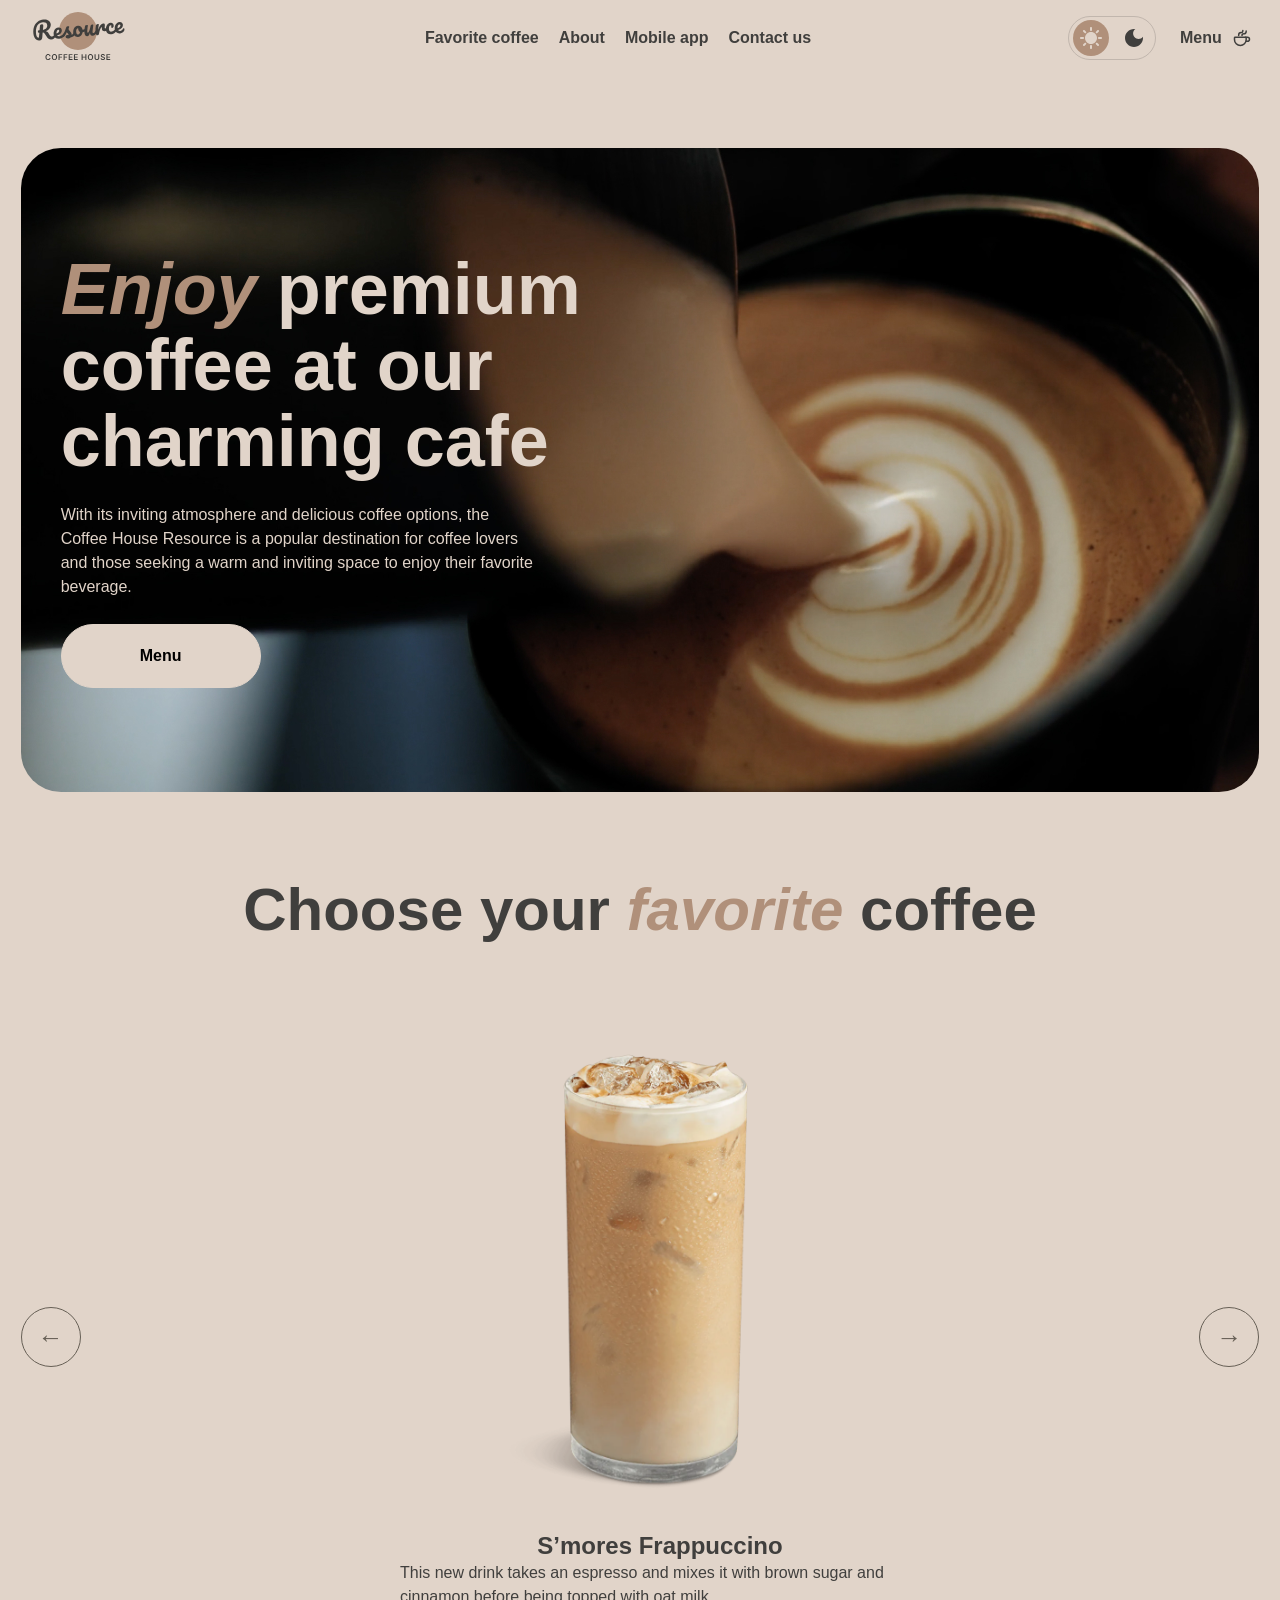
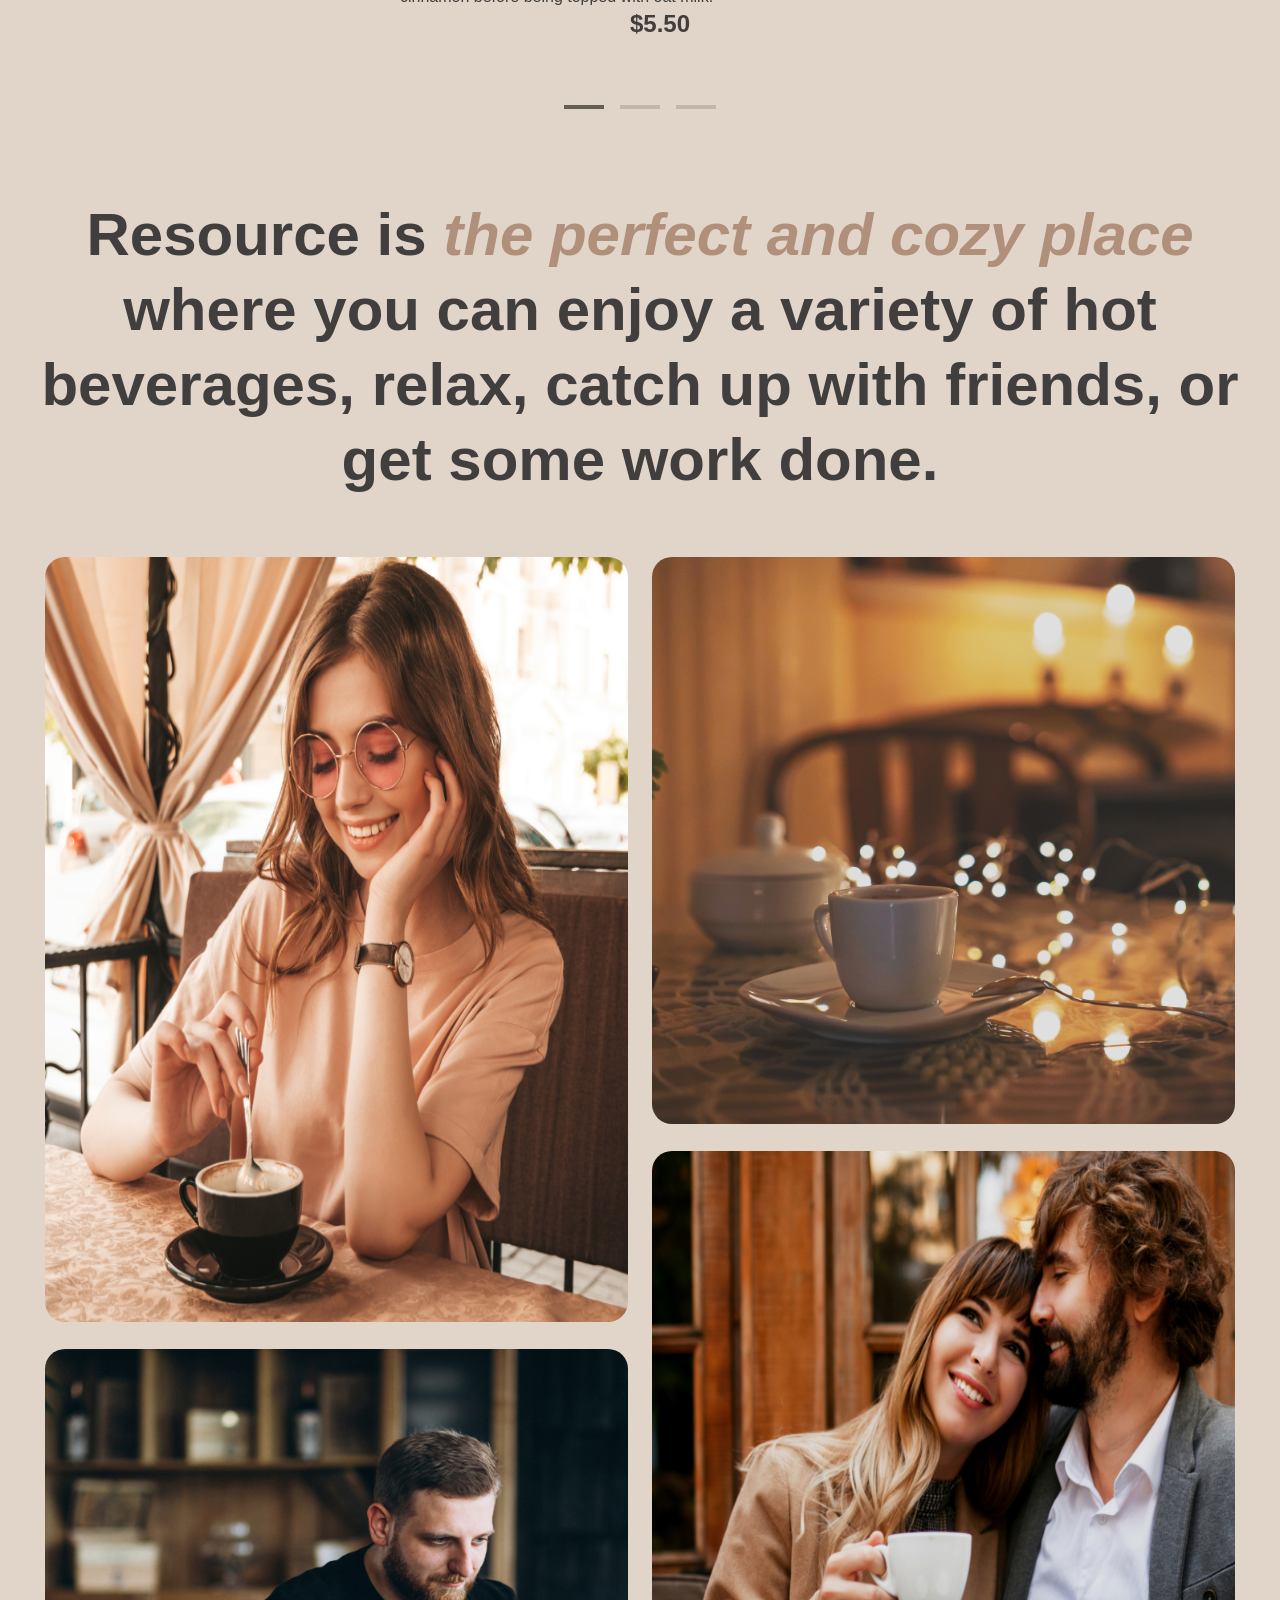
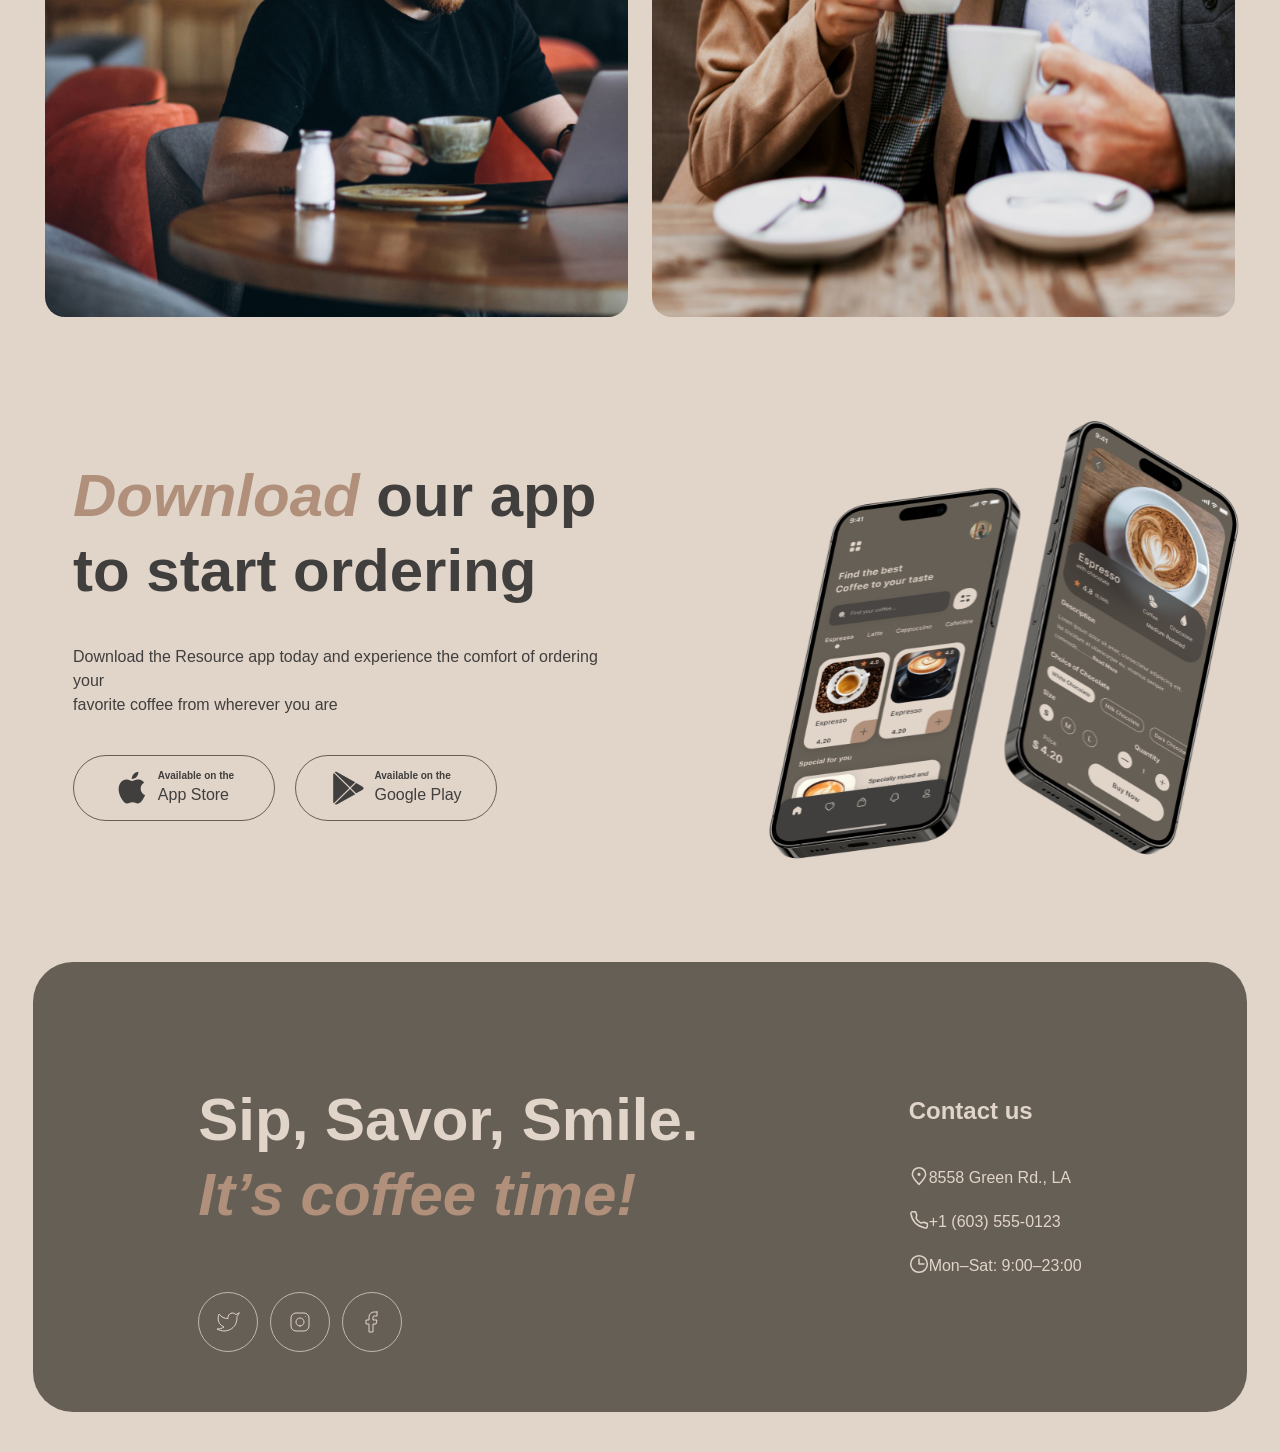
==== commit 164ff305: "feat:add some edit" ====
--- a/index.html
+++ b/index.html
@@ -33,6 +33,10 @@
             <p>Menu</p>
             <img src="./img/coffee-cup.svg" alt="coffee-cup">
          </div>
+         <button id="burger-button">
+            <div class="burger-line"></div>
+            <div class="burger-line"></div>
+      </button>
       </div>
    </header>
    <main>
@@ -40,7 +44,7 @@
      <div class="text-hero">
       <h1><span>Enjoy</span>&nbsp;premium coffee at our charming cafe</h1>
       <p>With its inviting atmosphere and delicious coffee options, the Coffee House Resource is a popular destination for coffee lovers and those seeking a warm and inviting space to enjoy their favorite beverage.</p>
-      <a href="./catalog.html"><button>Menu</button></a>
+      <a href="./catalog.html"><button><b class="menu-button-txt">Menu</b></button></a>
    </div>
     </section>
     <section id="favorite-coffee">
@@ -68,6 +72,11 @@
          </div>
       </div>
       <button class="arrow" id="right-arrow" >→</button>
+      </div>
+      <div class="scroll-marker-group">
+         <div class="scroll-marker scroll-marker-active"></div>
+         <div class="scroll-marker"></div>
+         <div class="scroll-marker"></div>
       </div>
     </section>
     <section id="contact-us">
--- a/style.css
+++ b/style.css
@@ -135,14 +135,20 @@
 }
 .menu{
    width: 72px;
-   font:600 16px/150% Inter, sans-serif; 
    display: flex;
    align-items: center;
    justify-content: space-between;
+}
+.menu p{
+   font-weight: 600;
 }
 
 .menu img{
    width: 20px;
+}
+
+.menu:hover{
+   border-bottom: 1px solid var(--primary-color);
 }
 
 main{
@@ -151,6 +157,21 @@
  padding: 20pz;
 }
 
+#burger-button{
+   all:unset;
+   width: 44px;
+   height: 44px;
+   display: none;
+   border-radius: 50%;
+   border: 1px solid var(--primary-border-inverse);
+   cursor: pointer;
+}
+.burger-line{
+   width: 16px;
+   height: 2px;
+   background-color: var(--primary-color);
+   margin: 4px auto;
+}
 
  main section{
       margin: 80px auto;
@@ -185,14 +206,23 @@
    background-color:#E1D4C9;
    border-radius: 100px;
    border: 1px solid #E1D4C9;
-   text-align:center;
    font:600 16px/150% Inter,sans-serif;
    cursor: pointer;
-}
+ }
+
 .text-hero a{
    all:unset;
 }
 
+.text-hero button:hover .menu-button-txt::after{
+    content: url(./img/coffee-cup.svg);
+    display: inline-block;
+    top:2px;
+    right: -4px;
+    width: 20px;
+    height: 20px;
+   position: relative;
+}
 
 #slider{
    width: 480px;
@@ -225,6 +255,29 @@
    border:1px solid #665F55;
    background-color: inherit;
    cursor: pointer;
+}
+
+.slider .arrow:hover{
+   background-color: var(--primary-bgc-color-container);
+   color:var(--primary-color-inverse);
+}
+
+.scroll-marker-group{
+   width: fit-content;
+   margin: 30px auto;
+   display: flex;
+   align-items: center;
+}
+
+.scroll-marker{
+   height: 4px;
+   width: 40px;
+   background-color: var(--primary-border);
+   margin: 8px;
+}
+
+.scroll-marker-active{
+   background-color:var(--primary-border-inverse);
 }
 
 
@@ -295,7 +348,6 @@
 }
 
 #mobile-app .offer-buttons{
-   width: 440px;
    display: flex;
    flex-direction: row;
    justify-content: space-between;
@@ -312,6 +364,7 @@
    display: flex;
    justify-content: center;
    align-items: center;
+   margin-right: 20px;
 }
 
 #mobile-app .offer-button img{
@@ -387,7 +440,9 @@
    color: var(--primary-color-inverse);
 }
 
-
+footer .contact:hover{
+   border-bottom:2px solid var(--primary-color-inverse);
+}
 
 .catalog-tabs{
    display: flex;
@@ -431,12 +486,14 @@
    font:600 16px/150% Inter,sans-serif;
 }
 
-.catalog-tab-active{
+.catalog-tab-active,.catalog-tab:hover {
    background-color: var(--primary-bgc-color-container);
 }
-.catalog-tab-active .catalog-tab-name{
+.catalog-tab-active,.catalog-tab:hover  .catalog-tab-name{
    color:var(--primary-color-inverse);
 } 
+
+
 
 #catalog-menu .cards{
    width: 96%;
@@ -472,6 +529,15 @@
     .links{
    display: none; 
      }
+     .menu{
+      display: none;
+     }
+     #burger-button{
+      display: block;
+     }
+     .text-hero{
+      width: 100%;
+     }
    .about{
     grid-template-columns: 1fr;
     grid-template-rows: repeat(2, 1fr);
@@ -506,16 +572,24 @@
    }
 }
 
-@media(max-width:393px){
-  .links{
+@media(max-width:380px){
+   body{
+      width: 100vw;
+   }
+   .links{
    display: none; 
      }
    h1{
-      font-size: 44px;
+      font-size: 42px;
+   }
+   h2{
+      font-size: 32px;
    }
    #hero{
-      background: center / contain no-repeat url(./img/img-hero.jpg) #333;
-      width: 98%;
+      background-image: url(./img/img-hero.jpg);
+      background-position: center;
+      background-repeat: no-repeat;
+      width: 96%;
    }
 
 .text-hero{
@@ -523,18 +597,24 @@
 }
 
 #slider{
-   width: 360px;
-   display: block;
+   width: 96%;
+  align-items: center;
+  flex-wrap: wrap;
+}
+.slide{
+   width: 100%;
+}
+.slide img{
+   width: 80%;
 }
  .arrow{
    display: none;
 }
+
 .offer-buttons{
    flex-direction: column !important;
 }
-#mobile-app>img{
-   margin-top: 100px;
-}
+
 .offer-button{
    margin-top: 20px !important;
 }
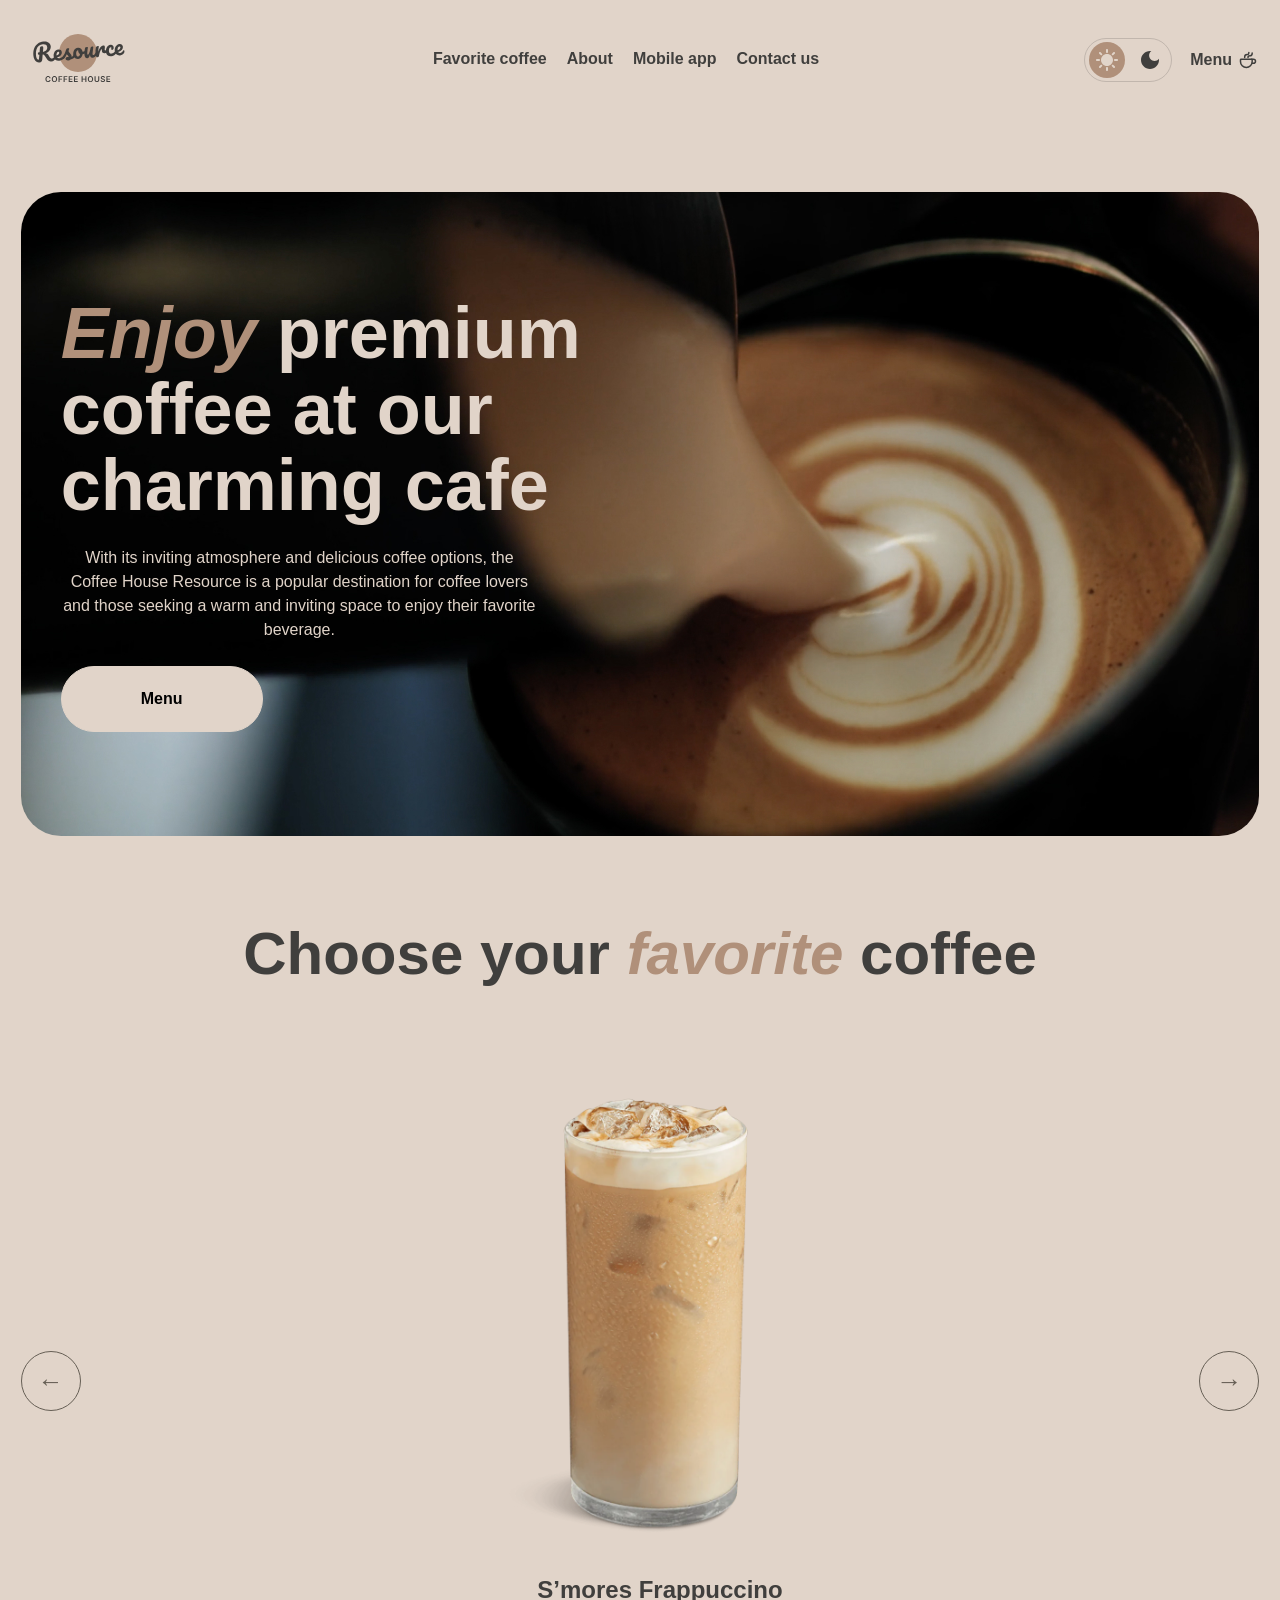
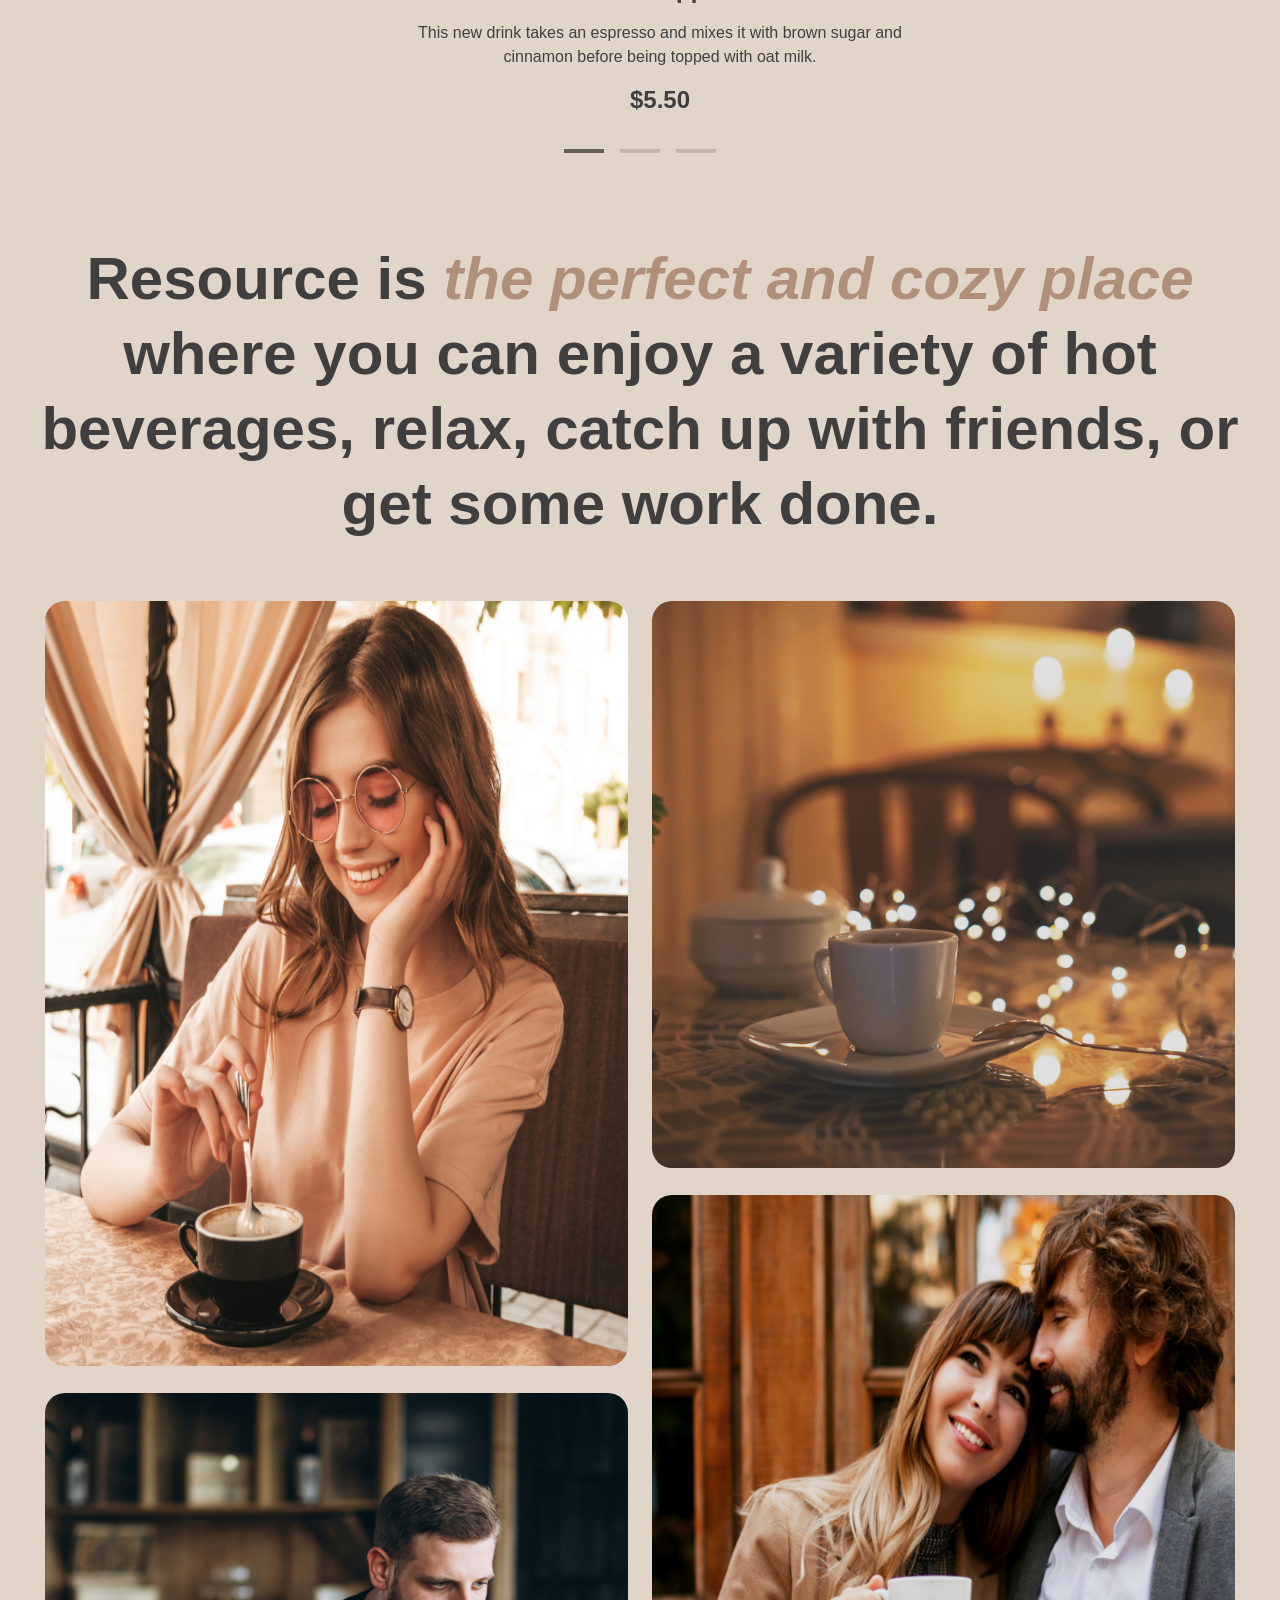
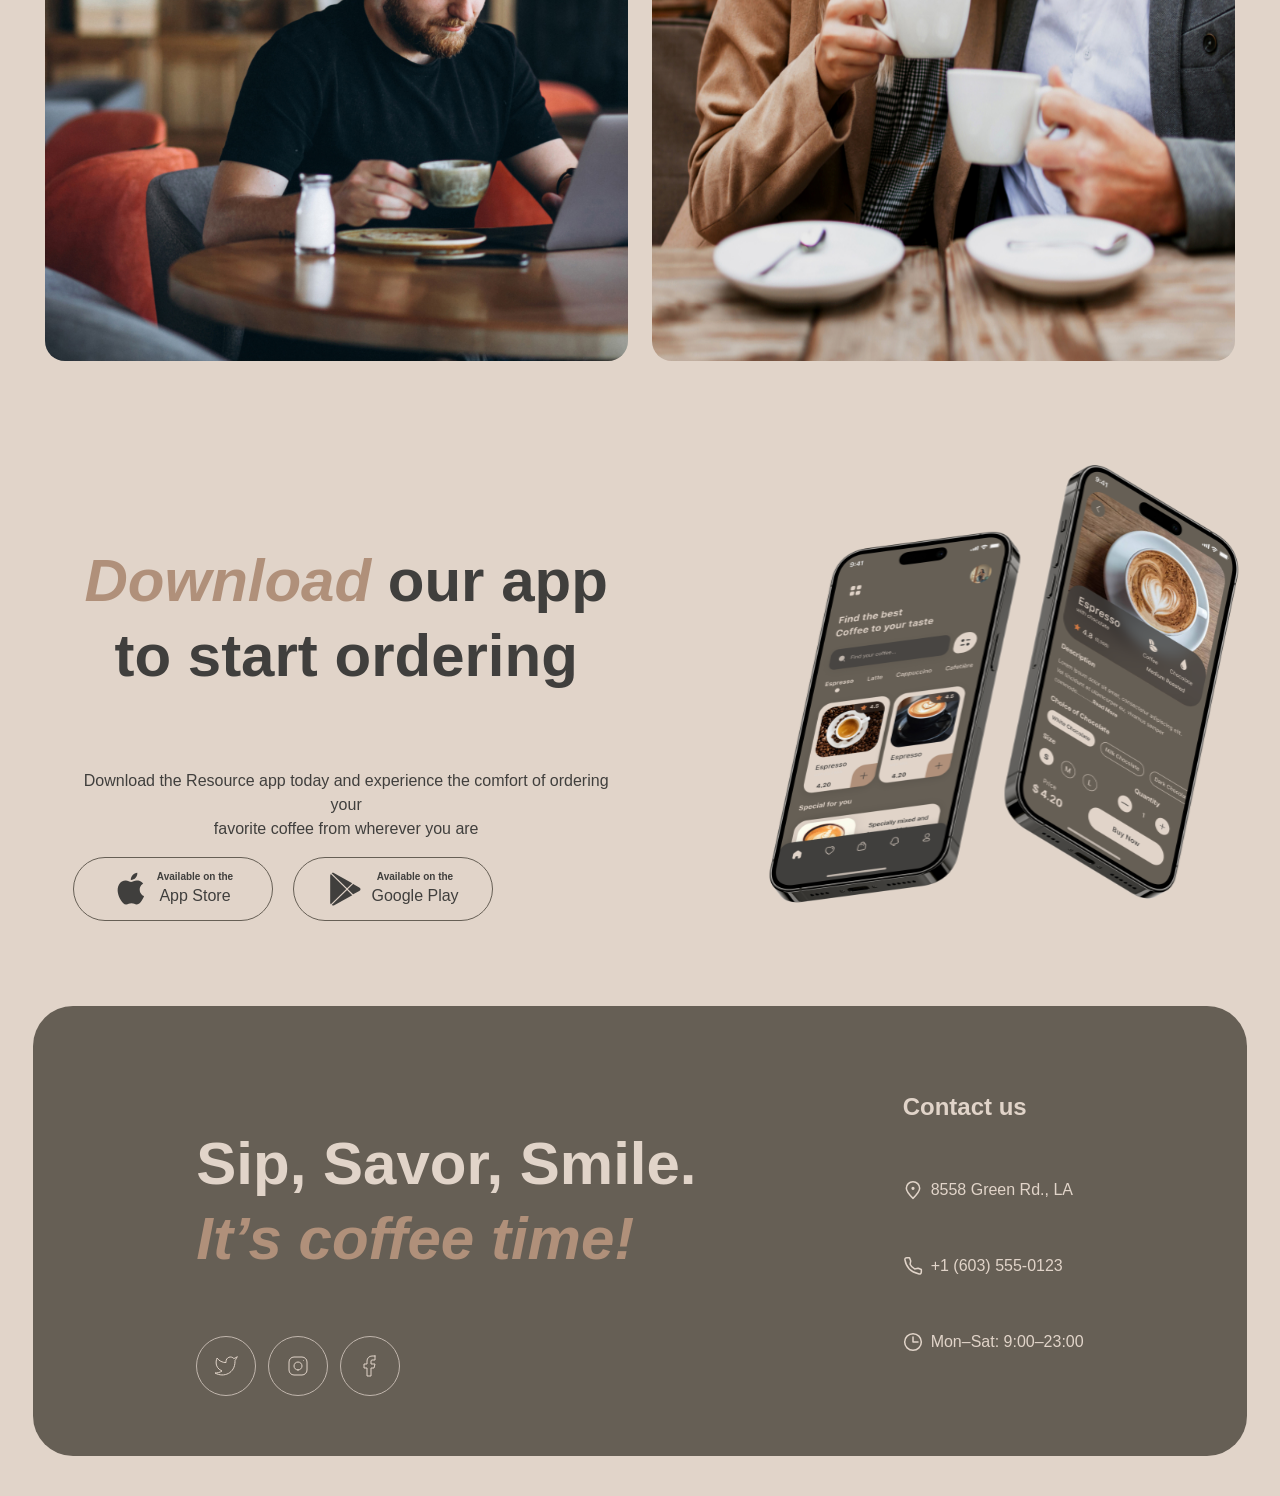
==== commit 0a9dd799: "feat:landing page part-2" ====
--- a/index.html
+++ b/index.html
@@ -3,21 +3,22 @@
 <head>
    <meta charset="UTF-8">
    <meta name="viewport" content="width=device-width, initial-scale=1.0">
-   <link rel="icon" type="image/png" sizes="32x32" href="/favicon-32x32.png">
+   <link rel="icon" type="image/png" sizes="32x32" href="./favicon-32x32.png">
    <link rel="stylesheet" href="style.css">
    <title>COFFEE HOUSE</title>
 </head>
 <body>
    <header>
-      <div  class="logo-img">
+      <a class="logo-img" href="./index.html">
       <img src="./img/Logo.svg" alt="logo">
-      </div>
-      <nav>
+      </a>
+      <nav id="nav">
          <ul class="links">
             <li><a href="#favorite-coffee">Favorite coffee</a></li>
             <li><a href="#contact-us">About</a></li>
             <li><a href="#mobile-app">Mobile app</a></li>
             <li><a href="#contact-info">Contact us</a></li>
+            <li><a href='./catalog.html'>Menu<img src="./img/coffee-cup.svg" alt="coffee-cup"></a></li>
          </ul>
       </nav>
       <div class="actions">
@@ -29,14 +30,13 @@
                   <img alt="dark-theme" src="./img/Moon.svg" width="18">
             </button>
          </div>
-         <div class="menu">
-            <p>Menu</p>
-            <img src="./img/coffee-cup.svg" alt="coffee-cup">
-         </div>
-         <button id="burger-button">
+         <a class="menu" href="./catalog.html">
+            <p>Menu</p><img src="./img/coffee-cup.svg" alt="coffee-cup">
+         </a>
+         <div id="burger-button">
             <div class="burger-line"></div>
             <div class="burger-line"></div>
-      </button>
+      </div>
       </div>
    </header>
    <main>
@@ -44,7 +44,7 @@
      <div class="text-hero">
       <h1><span>Enjoy</span>&nbsp;premium coffee at our charming cafe</h1>
       <p>With its inviting atmosphere and delicious coffee options, the Coffee House Resource is a popular destination for coffee lovers and those seeking a warm and inviting space to enjoy their favorite beverage.</p>
-      <a href="./catalog.html"><button><b class="menu-button-txt">Menu</b></button></a>
+      <a href="./catalog.html"><b class="menu-button-txt">Menu</b></a>
    </div>
     </section>
     <section id="favorite-coffee">
@@ -82,10 +82,10 @@
     <section id="contact-us">
       <h2>Resource is <span>the perfect and cozy place</span> where you can enjoy a variety of hot beverages, relax, catch up with friends, or get some work done.</h2>
       <div class="about">
-         <img class="about-img item1" src="./img/about-1.jpg" alt="about-1">
-         <img class="about-img item2" src="./img/about-2.jpg" alt="about-2">
-         <img class="about-img item3" src="./img/about-3.jpg" alt="about-3">
-         <img class="about-img item4" src="./img/about-4.jpg" alt="about-4">
+         <img class="about-img item1" src="./img/about-1.jpg" alt="img-about-1">
+         <img class="about-img item2" src="./img/about-2.jpg" alt="img-about-2">
+         <img class="about-img item3" src="./img/about-3.jpg" alt="img-about-3">
+         <img class="about-img item4" src="./img/about-4.jpg" alt="img-about-4">
       </div>
     </section>
     <section id="mobile-app">
@@ -93,20 +93,20 @@
          <h2><span>Download</span> our app<br> to start ordering</h2>
          <p>Download the Resource app today and experience the comfort of ordering your<br>favorite coffee from wherever you are</p>
           <div class="offer-buttons">
-             <button class="offer-button">
+             <div class="offer-button">
                <img src="./img/app-store.svg" alt="app=store">
                <div>
                <p class="caption">Available on the</p>
                <p>App Store</p>
                </div>
-            </button>
-             <button class="offer-button">
+            </div>
+             <div class="offer-button">
                <img src="./img/google-play.svg" alt="google-play">
                <div>
                <p class="caption">Available on the</p>
                <p>Google Play</p>
                </div>
-             </button>
+             </div>
             </div>
       </div>
        <img src="./img/mobile-screens.svg" alt="mobile-screens">      
@@ -115,9 +115,9 @@
    <footer>
          <div><h2>Sip, Savor, Smile.<br><span>It’s coffee time!</span></h2>
            <div class="socials">
-               <button class="social"><img src="./img/twitter.svg"></button>
-               <button class="social"><img src="./img/instagram.svg"></button>
-               <button class="social"><img src="./img/facebook.svg"></button>
+               <button class="social"><img src="./img/twitter.svg" alt="twitter-img"></button>
+               <button class="social"><img src="./img/instagram.svg" alt="instagram-img"></button>
+               <button class="social"><img src="./img/facebook.svg" alt="facebook-img"></button>
            </div> 
          </div>
          <div id="contact-info">
@@ -137,5 +137,6 @@
          </div>
    </footer>
    <script src="./src/script.js"></script>
+   <script src="./src/slider.js"></script>
 </body>
 </html>
--- a/style.css
+++ b/style.css
@@ -62,12 +62,15 @@
 
 body{
    background-color: var(--primary-bgc-color);
+   position: relative;
 }
 
 header{
+   width: 100vw;
+   overflow-x: hidden;
    margin: 0 auto;
    padding: 20px;
-   height: 60px;
+   height: fit-content;
    display: flex;
    justify-content: space-between;
    align-items: center;
@@ -76,7 +79,8 @@
 
 .logo-img img{
    width: 100px;
-   background-color: inherit;;
+   background-color: inherit;
+   cursor: pointer;
 }
 
 .links{
@@ -88,6 +92,12 @@
 .links li{
    padding:2px 10px;
    cursor: pointer;
+   border-bottom: 2px solid var(--primary-bgc-color);
+   transition: border-bottom 2s;
+}
+
+.links li:last-child{
+   display: none;
 }
 
 .links li a{
@@ -134,31 +144,31 @@
    background-color: var(--primary-color-accent);
 }
 .menu{
-   width: 72px;
-   display: flex;
-   align-items: center;
-   justify-content: space-between;
+   all:unset;
+   width: fit-content;
+   height: fit-content;
+   margin: 8px;
+   display: flex;
+   align-items: center;
+   border: 2px solid var(--primary-bgc-color);
+   transition: border-bottom 2s;
+   cursor: pointer;
 }
 .menu p{
    font-weight: 600;
+   margin: 4px;
 }
 
 .menu img{
    width: 20px;
+   margin-left: 2px;
 }
 
 .menu:hover{
-   border-bottom: 1px solid var(--primary-color);
-}
-
-main{
- width: 98%;
- margin: 0 auto;
- padding: 20pz;
+   border-bottom: 2px solid var(--primary-color);
 }
 
 #burger-button{
-   all:unset;
    width: 44px;
    height: 44px;
    display: none;
@@ -173,6 +183,12 @@
    margin: 4px auto;
 }
 
+main{
+ width: 98%;
+ margin: 0 auto;
+ padding: 20pz;
+}
+
  main section{
       margin: 80px auto;
  }
@@ -199,7 +215,8 @@
    color: var(--primary-color-inverse);
 }
 
-.text-hero button{
+.text-hero a{
+   all:unset;
    width: 200px;
    height: 64px;
    color:--primary-color;
@@ -208,19 +225,17 @@
    border: 1px solid #E1D4C9;
    font:600 16px/150% Inter,sans-serif;
    cursor: pointer;
+   display: flex;
+   align-items: center;
+   justify-content: center;
  }
 
-.text-hero a{
-   all:unset;
-}
-
-.text-hero button:hover .menu-button-txt::after{
+.text-hero a:hover .menu-button-txt::after{
     content: url(./img/coffee-cup.svg);
     display: inline-block;
     top:2px;
     right: -4px;
     width: 20px;
-    height: 20px;
    position: relative;
 }
 
@@ -341,10 +356,11 @@
    height: 400px;
    margin: 40px;
 }
-#mobile-app h2,p{
+
+#mobile-app ~ h2,#mobile-app ~ p{
    text-align: left;
    margin:0;
-   padding: 0 !important;
+   padding: 0;
 }
 
 #mobile-app .offer-buttons{
@@ -354,7 +370,6 @@
 }
 
 #mobile-app .offer-button{
-   all:unset;
    width: 200px;
    height: 64px;
    color:var(--primary-color);
@@ -376,6 +391,10 @@
 
 #mobile-app .offer-button>div{
    height: fit-content;
+}
+
+#mobile-app .offer-button p{
+   margin: 0;
 }
 
 footer{
@@ -426,6 +445,7 @@
 footer .contact{
   all:unset;
   display: flex;
+  align-items: center;
   margin-top: 20px;
   cursor: pointer;
 }
@@ -433,7 +453,7 @@
  width: 20px;
  height: 20px;
  color: var(--primary-color-inverse);
- margin-right: 12 px;
+ margin-right: 8px;
 }
 
 footer .contact p{
@@ -452,13 +472,12 @@
 }
 
 .catalog-tab{
-   all:unset;
    width: fit-content;
    height: 46px;
    display: flex;
    border:1px solid var(--primary-border);
    border-radius: 100px;
-   padding: 8px 24px;
+   padding: 16px 24px;
    display: flex;
    align-items: center;
    background-color: inherit;
@@ -495,7 +514,7 @@
 
 
 
-#catalog-menu .cards{
+ .cards{
    width: 96%;
    margin: 3% auto 6%;
    display: grid;
@@ -503,11 +522,11 @@
    gap: 2%;
 }
 
-#catalog-menu  .hidden{
+  .hidden{
    display: none;
 }
 
-#catalog-menu .card{
+ .card{
    width: 100%;
    height: 100%;
    border: 1px solid var(--primary-border);
@@ -515,25 +534,86 @@
    cursor: pointer;
 }
 
-#catalog-menu .card img{
+.card img{
    width: 100%;
-   border-top-left-radius:40px;
-   border-top-right-radius:40px;
-}
-#catalog-menu .card h3,p{
+   border-radius:40px;
+}
+
+.card > h3,.card > p{
    text-align: left;
    padding: 1rem;
 }
 
+
+#button-more{
+   display: none;
+   width: 60px;
+   height: 60px;
+   margin: 20px auto;
+   color: var(--primary-border-inverse);
+}
+
+.btn-hide{
+   display: none !important;
+}
+
+.card-hide{
+   display: none;
+}
+
 @media(max-width:768px){
-    .links{
-   display: none; 
+   	nav {
+		position: absolute;
+		top: 0;
+		right: -100vw;
+      width: 100vw;
+      height: 100vh;
+      transition: right 0.4s;
+      z-index: 1000;
+      display: flex;
+      justify-content: center;
+      background-color: var(--primary-bgc-color);
+	}
+    nav .links{
+      flex-direction: column;
+      width: fit-content;
+      padding: 30px 8px;
+    }
+   nav .links li{
+      height: 24px;
+      padding:24px 8px;
+      text-align: center;
+   }
+      .links li:last-child{
+      display: block;
+   }
+
+    .active-burger-links{
+      right: 0;
+      top:80px;
+   }
+    .no-scroll-body{
+      height: 100vh;
+      overflow-y: hidden;
+    }
+ 
+     #burger-button{
+      display: flex;
+      align-items: center;
+      flex-direction: column;
+      justify-content: center;
+      z-index: 1001;
      }
-     .menu{
+     .burger-button-active .burger-line:first-child{
+         transform: rotate(45deg); 
+         margin: 0;
+     }
+     .burger-button-active .burger-line:last-child{
+         transform: rotate(135deg);  
+         margin: -2px auto;
+     }
+   .menu{
       display: none;
-     }
-     #burger-button{
-      display: block;
      }
      .text-hero{
       width: 100%;
@@ -565,20 +645,24 @@
       margin: 30px auto;
    }
   
-   #catalog-menu .cards{
-      height: 1080px;
-      overflow-y: hidden;
+  .cards{
+      height: fit-content;
       grid-template-columns: repeat(2, 1fr);
-   }
+      gap:8px;
+      margin: 3% auto 1%;
+   }
+
+   .hide-cards .card:nth-child(n + 5){
+      display: none;
+   }
+
+    #button-more{
+      display: block;
+   }
+   
 }
 
 @media(max-width:380px){
-   body{
-      width: 100vw;
-   }
-   .links{
-   display: none; 
-     }
    h1{
       font-size: 42px;
    }
@@ -592,9 +676,9 @@
       width: 96%;
    }
 
-.text-hero{
-   width: 100%;
-}
+   .text-hero{
+      width: 100%;
+   }
 
 #slider{
    width: 96%;
@@ -618,10 +702,12 @@
 .offer-button{
    margin-top: 20px !important;
 }
-   #catalog-menu .cards{
-      height: 2260px;
-      overflow-y: hidden;
+  .cards{
+      height: fit-content;
+      margin:2% auto;
       grid-template-columns: 1fr;
+      gap:8px;
+      margin:16px auto;
    }
    .catalog-tab{
       padding: 8px;
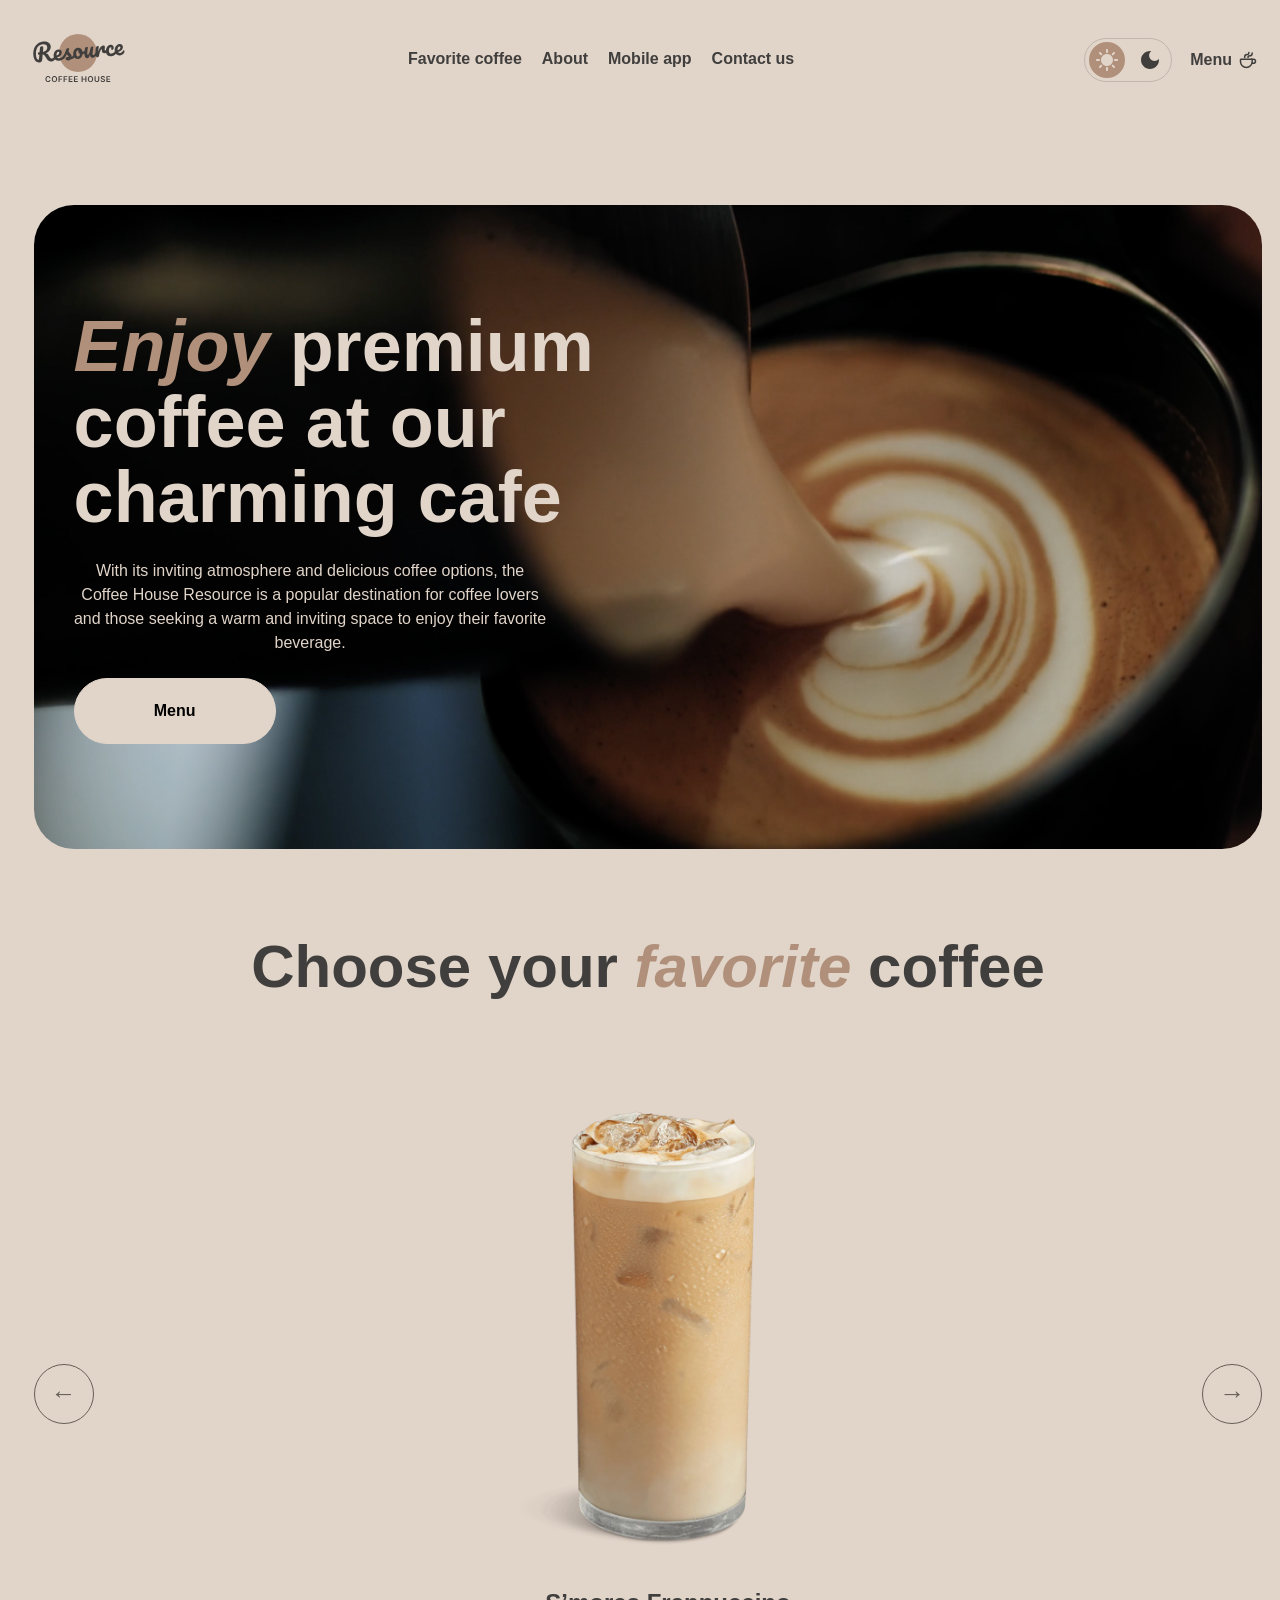
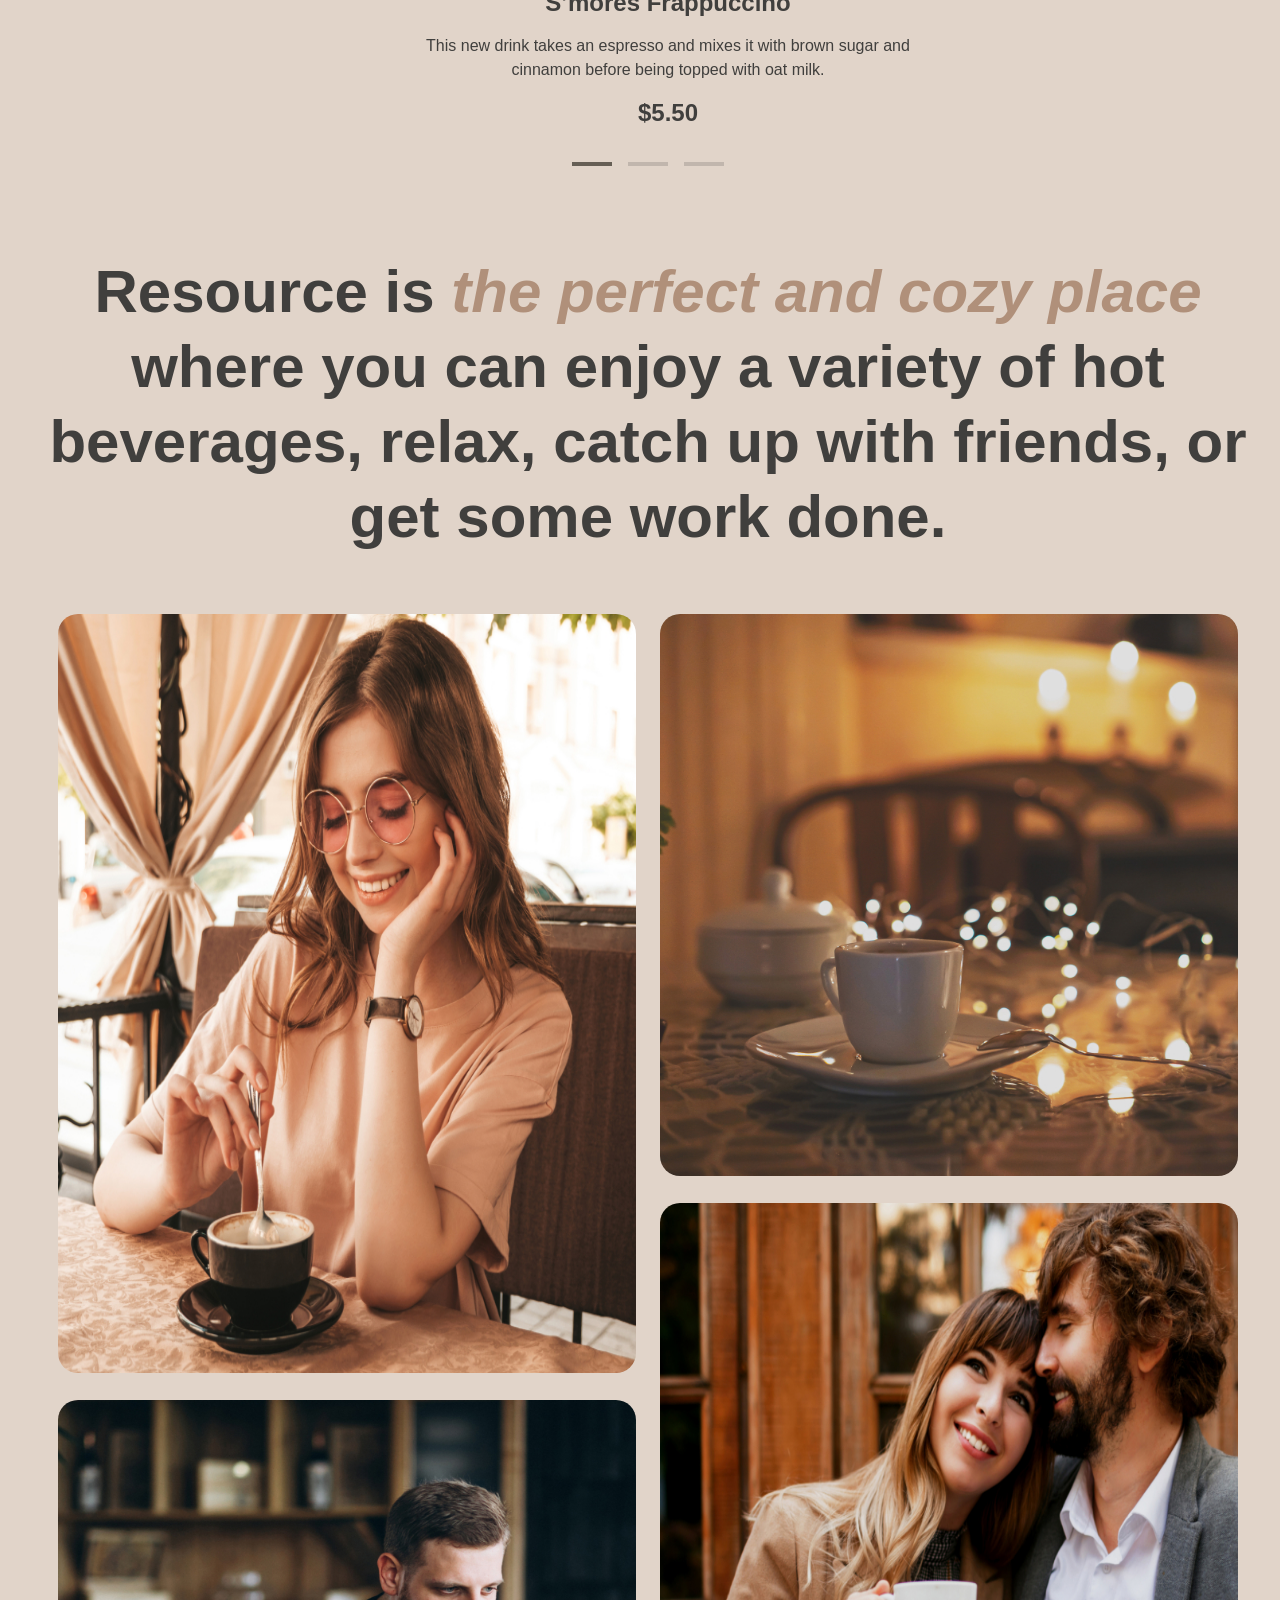
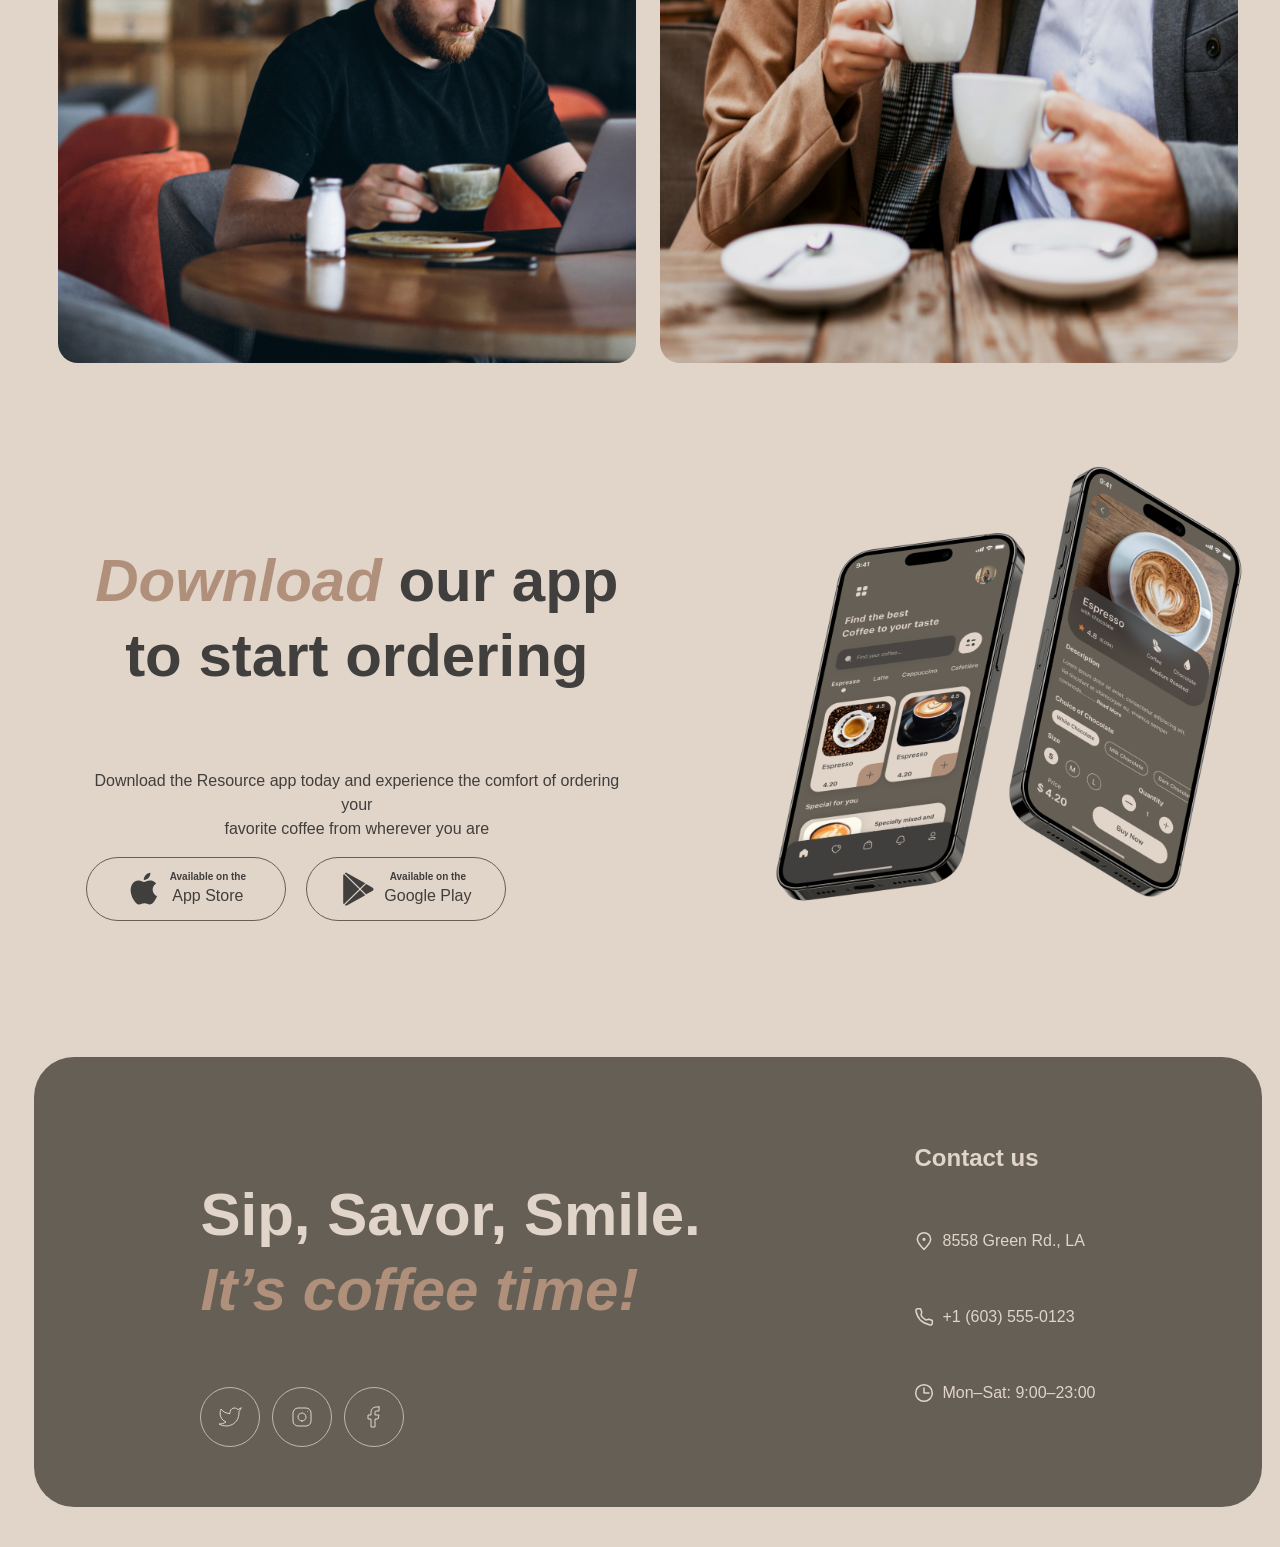
==== commit 20db02dc: "fix:fix bugs" ====
--- a/index.html
+++ b/index.html
@@ -12,6 +12,7 @@
       <a class="logo-img" href="./index.html">
       <img src="./img/Logo.svg" alt="logo">
       </a>
+      <div class="nav-container">
       <nav id="nav">
          <ul class="links">
             <li><a href="#favorite-coffee">Favorite coffee</a></li>
@@ -21,6 +22,7 @@
             <li><a href='./catalog.html'>Menu<img src="./img/coffee-cup.svg" alt="coffee-cup"></a></li>
          </ul>
       </nav>
+      </div>
       <div class="actions">
          <div class="switch-theme">
             <button class="theme action-theme" id="light-theme">
@@ -36,7 +38,7 @@
          <div id="burger-button">
             <div class="burger-line"></div>
             <div class="burger-line"></div>
-      </div>
+       </div>
       </div>
    </header>
    <main>
--- a/style.css
+++ b/style.css
@@ -62,7 +62,8 @@
 
 body{
    background-color: var(--primary-bgc-color);
-   position: relative;
+   width: 100vw;
+   overflow-x: hidden;
 }
 
 header{
@@ -82,6 +83,10 @@
    background-color: inherit;
    cursor: pointer;
 }
+.nav-container{
+   width: 40%;
+   z-index: 1;
+}
 
 .links{
    display: flex; 
@@ -186,7 +191,7 @@
 main{
  width: 98%;
  margin: 0 auto;
- padding: 20pz;
+ padding: 1%;
 }
 
  main section{
@@ -512,8 +517,6 @@
    color:var(--primary-color-inverse);
 } 
 
-
-
  .cards{
    width: 96%;
    margin: 3% auto 6%;
@@ -532,6 +535,10 @@
    border: 1px solid var(--primary-border);
    border-radius: 40px;
    cursor: pointer;
+   display: flex;
+   flex-direction: column;
+   justify-content: space-between;
+   padding-bottom: 0.5rem;
 }
 
 .card img{
@@ -561,7 +568,144 @@
    display: none;
 }
 
+.modal-bg{
+    display: none;
+    background: rgba(0, 0, 0, 0.8);
+    position: fixed;
+    top:0;
+    left:0;
+    width: 100vw;
+    height: 100vh;
+    cursor: pointer;
+    z-index: 1;
+    overflow-y: hidden;
+}
+
+.modal-win{
+   position: absolute;
+   top:20%;
+   left:20%;
+   width: 60%;
+   height: fit-content;
+   background-color: var(--primary-bgc-color);
+   border-radius: 40px;
+   padding: 16px;
+   display: flex;
+   align-items: flex-start;
+   justify-content: flex-end;
+   flex-direction: row-reverse;
+}
+
+.modal-win > div{
+   width: 60%;
+}
+
+.product-name, .modal-win p {
+   text-align: left;
+      }
+
+.modal-img{
+   width: 30%;
+   margin-right: 16px;
+   border-radius: 40px;
+}
+
+.modal-display{
+   display: block;
+}
+
+.modal-display-body{
+   height: 100vh;
+   overflow-y: hidden;
+}
+fieldset{
+   all: unset;
+}
+.product-description{
+   margin: 1rem 0.25rem !important;
+}
+
+.product-params{
+   display: flex;
+   align-items: center;
+   width: 90%;
+   margin: 0.5rem 0;
+}
+
+.product-param{
+   border: 1px solid var(--primary-border);
+   border-radius: 100px;
+   width: 40%;
+   margin-right: 0.5rem;
+   padding:0.5rem 0.2rem;
+   height: fit-content;
+   display: flex;
+   align-items: center;
+}
+
+.product-param-mark{
+   appearance: none;
+   background-color: var(--primary-border);
+   border-radius: 50%;
+   width: 30px;
+   height: 30px;
+   margin: 0 0.25rem;
+   padding: 0.25rem 0.5rem;
+   font-weight: 600;
+   display: flex;
+   justify-content: center;
+   align-items: center;
+}
+
+.product-param-vol{
+   font-weight: 600;
+   margin: 0;
+}
+
+.product-param:hover, .product-param-checked{
+  background-color: var(--primary-bgc-color-container);
+}
+
+
+.container-prise{
+   width: 100%;
+   display: flex;
+   justify-content: space-between;
+   align-items: flex-end;
+   border-bottom: 1px solid var(--primary-border);
+   margin: 1.5rem 0;
+}
+
+.modal-btn-close{
+   width: 100%;
+   height: fit-content;
+   border: 2px solid var(--primary-border);
+   border-radius: 100px;
+   display: flex;
+   align-self: center;
+   justify-content: center;
+   margin: 1rem 0;
+   cursor: pointer;
+}
+
 @media(max-width:768px){
+   .no-scroll-body{
+      height: 100vh;
+      overflow-y: hidden;
+   }
+   .nav-container{
+   width: 100vw;
+   height: 100vh;
+   position: absolute;
+   top: 0;
+   left: 0;
+   overflow: hidden;
+   z-index: -1;
+}
+
+.nav-burger{
+   z-index: 1000;
+}
    	nav {
 		position: absolute;
 		top: 0;
@@ -569,7 +713,6 @@
       width: 100vw;
       height: 100vh;
       transition: right 0.4s;
-      z-index: 1000;
       display: flex;
       justify-content: center;
       background-color: var(--primary-bgc-color);
@@ -590,13 +733,10 @@
 
     .active-burger-links{
       right: 0;
-      top:80px;
-   }
-    .no-scroll-body{
-      height: 100vh;
-      overflow-y: hidden;
-    }
- 
+      top:85px;
+      z-index: 1000;
+   }
+
      #burger-button{
       display: flex;
       align-items: center;
@@ -704,7 +844,6 @@
 }
   .cards{
       height: fit-content;
-      margin:2% auto;
       grid-template-columns: 1fr;
       gap:8px;
       margin:16px auto;
